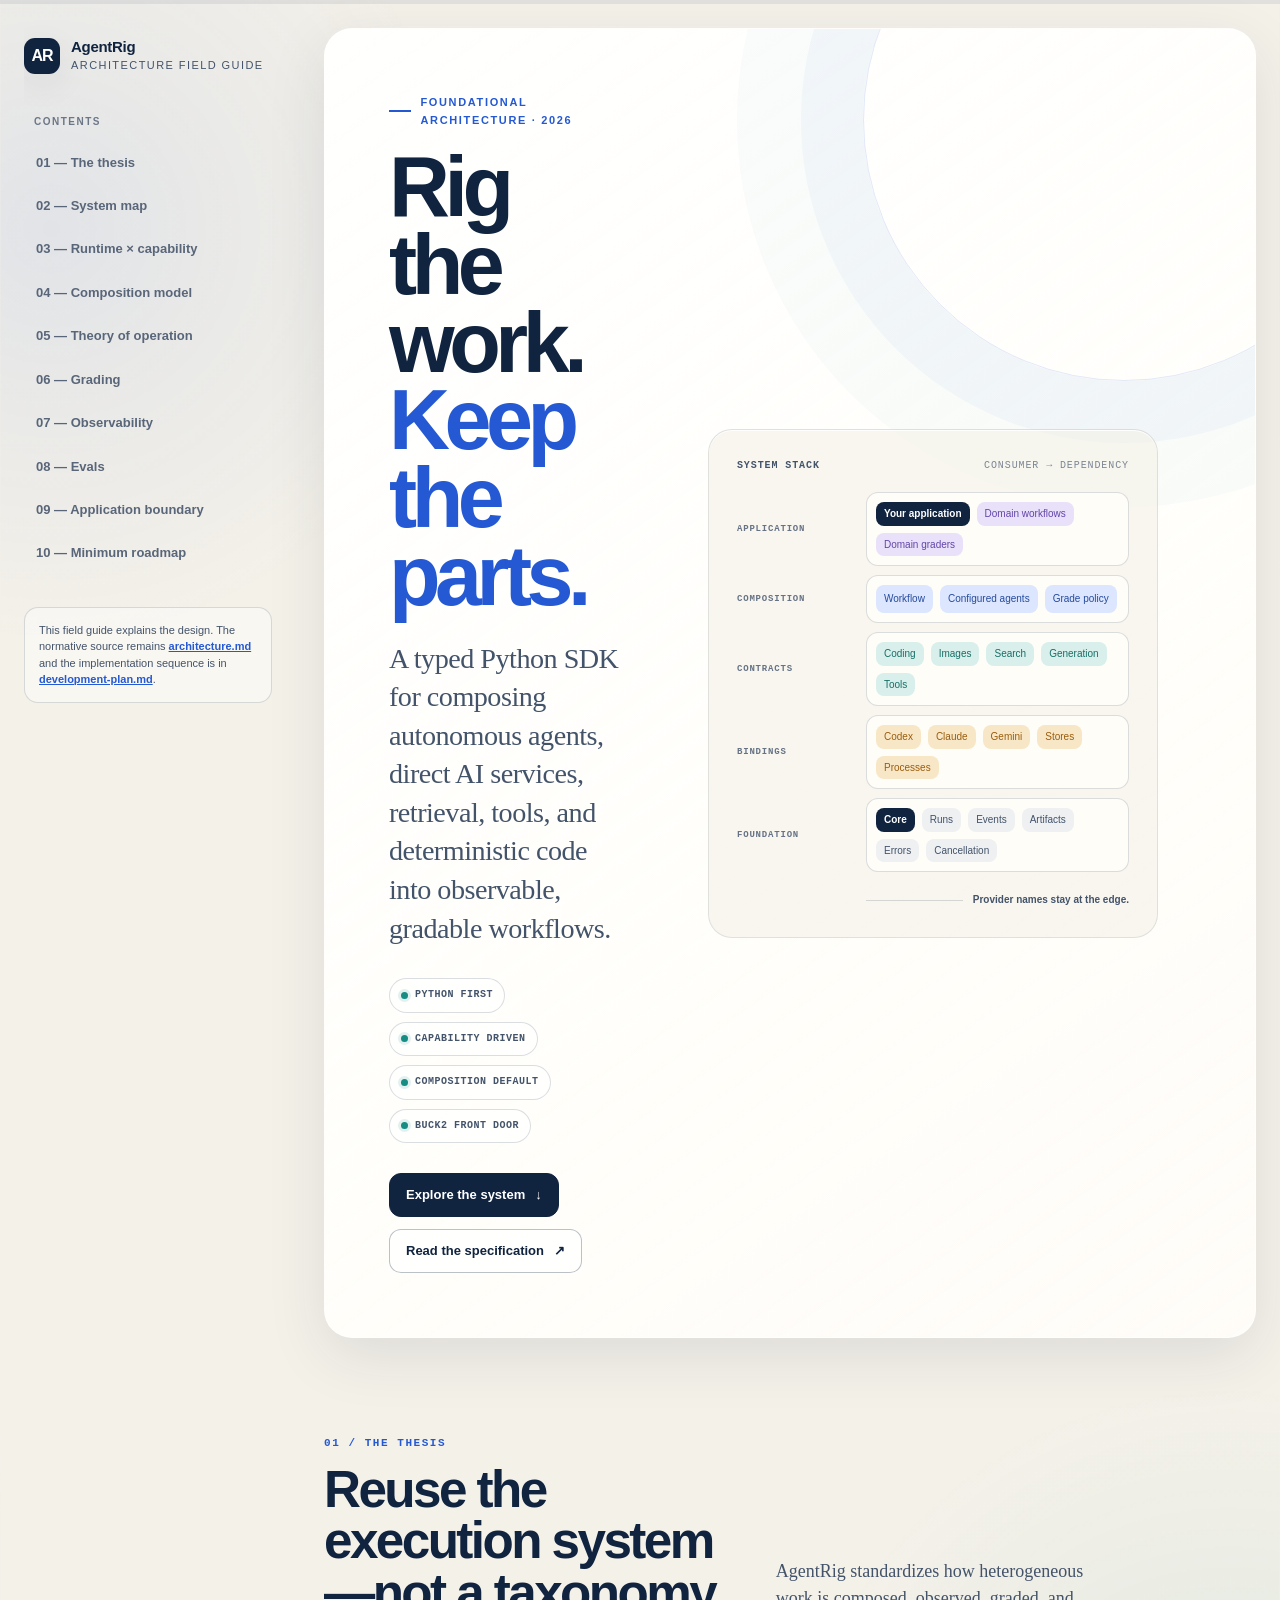
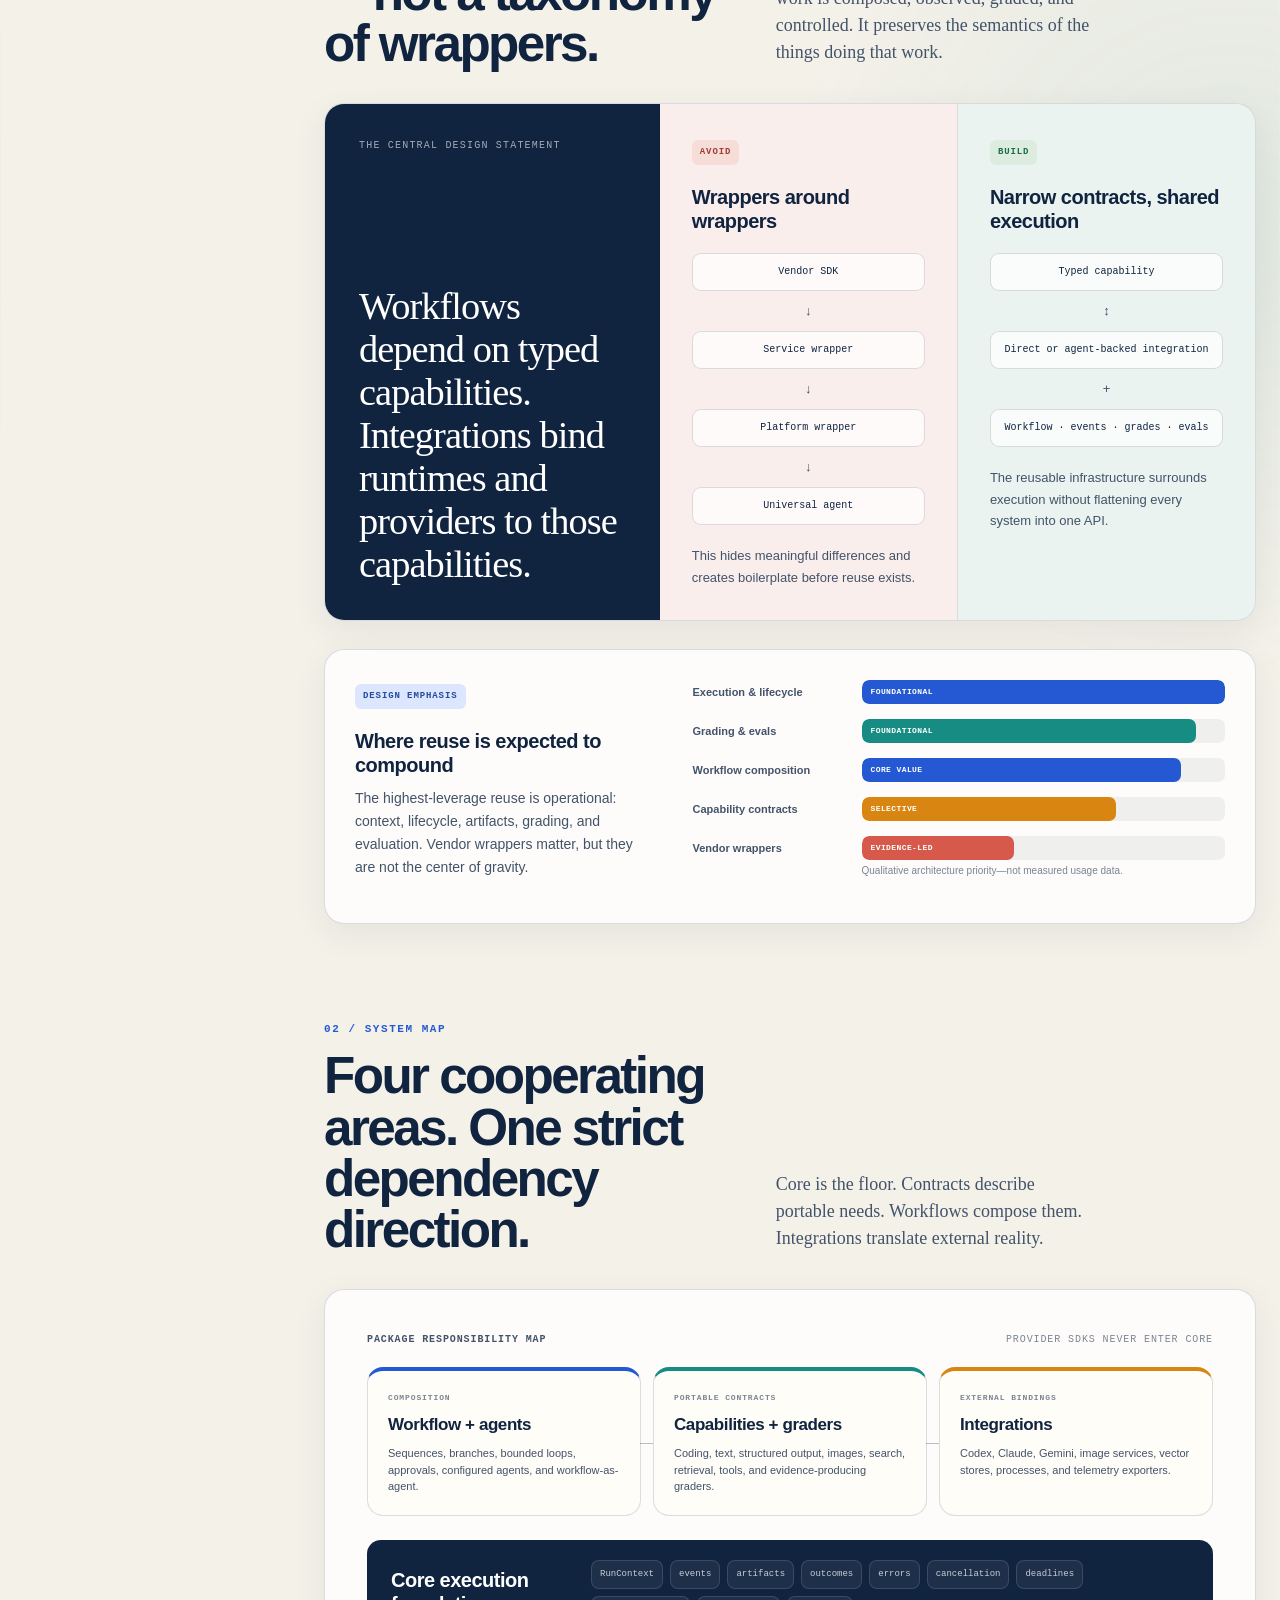
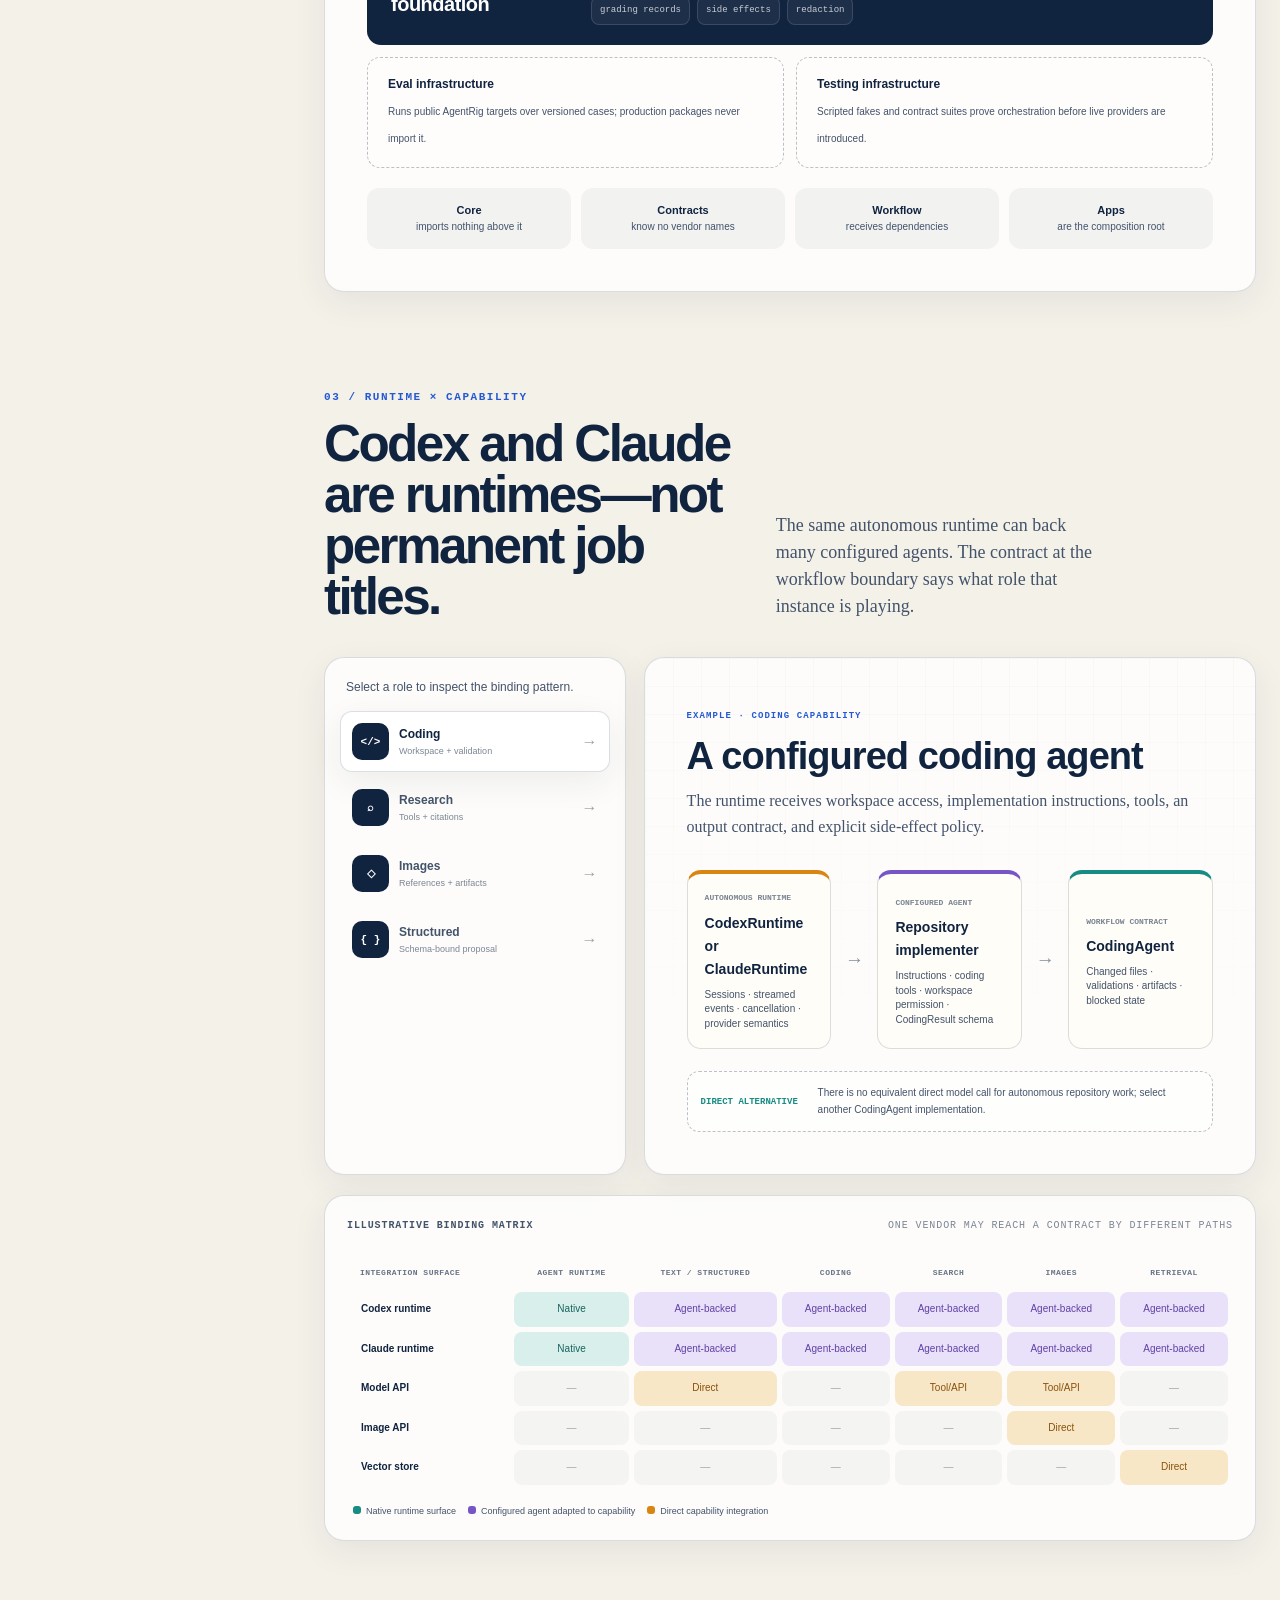
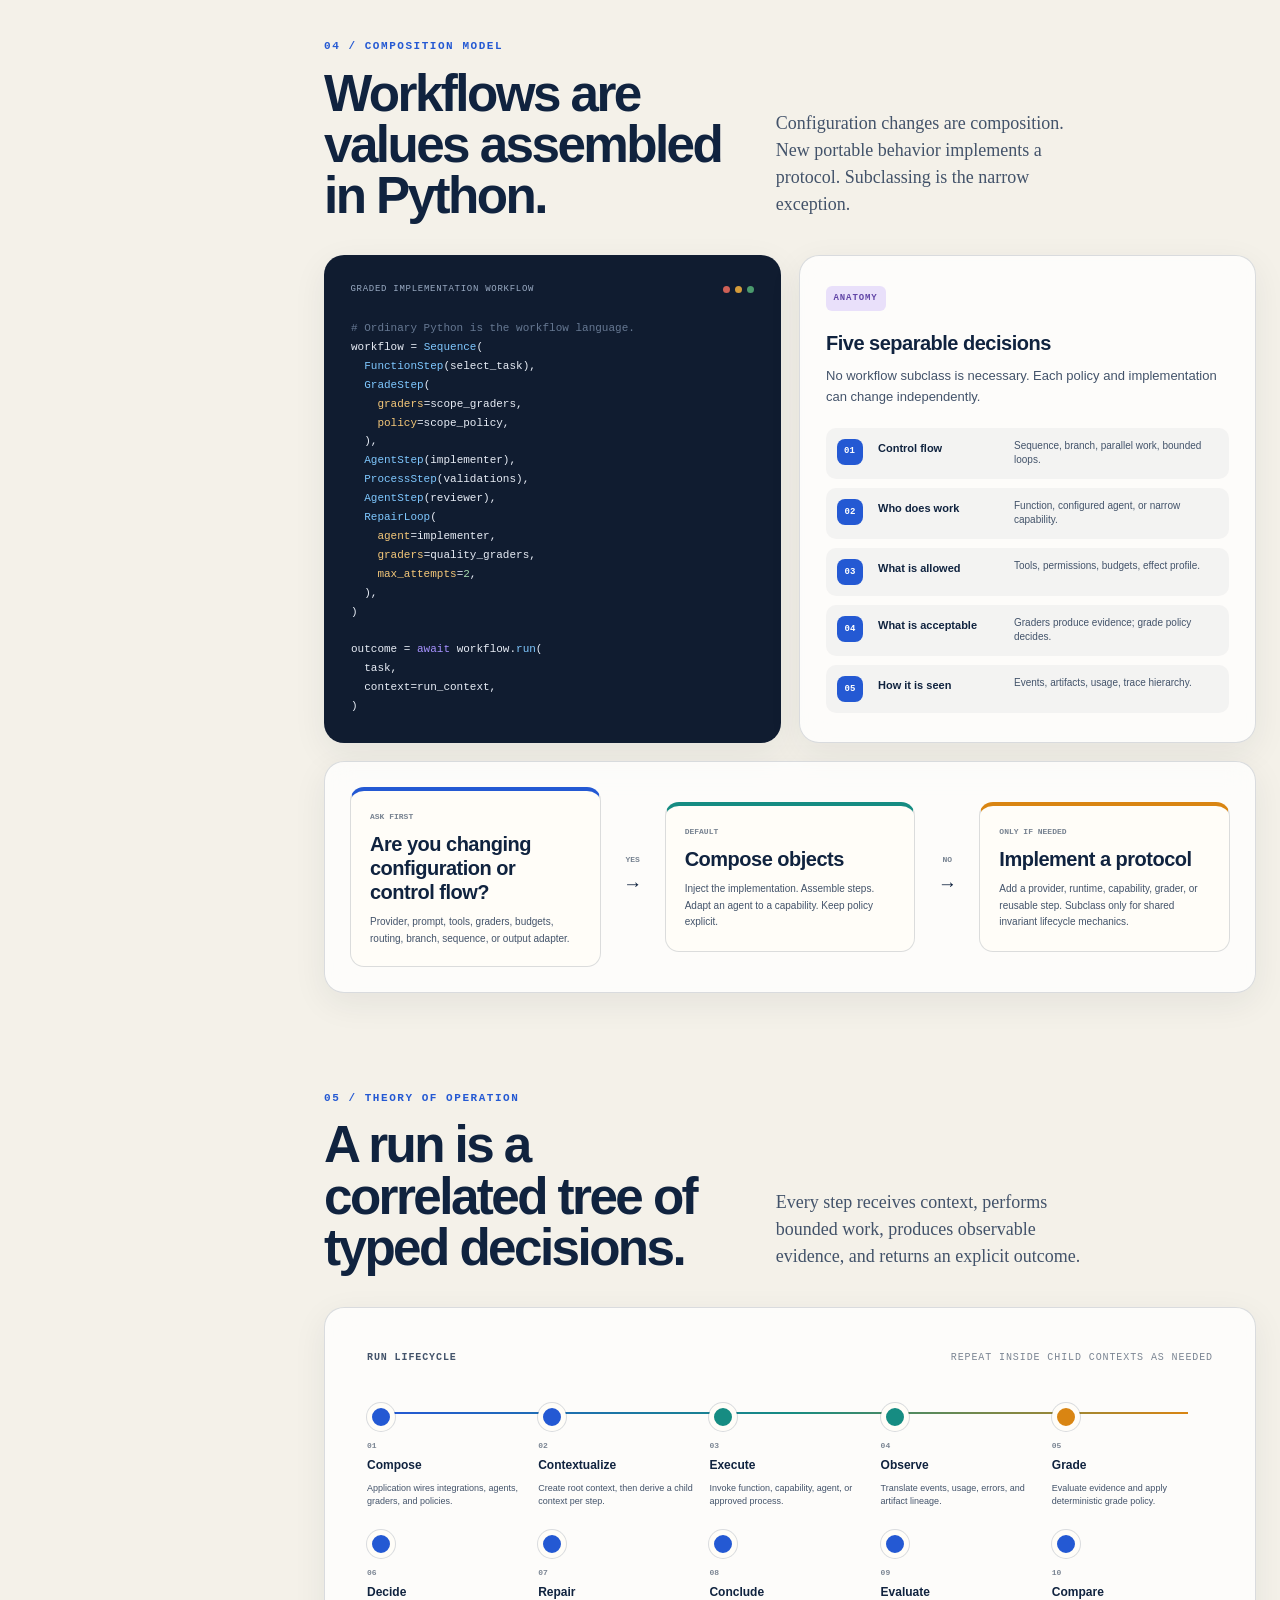
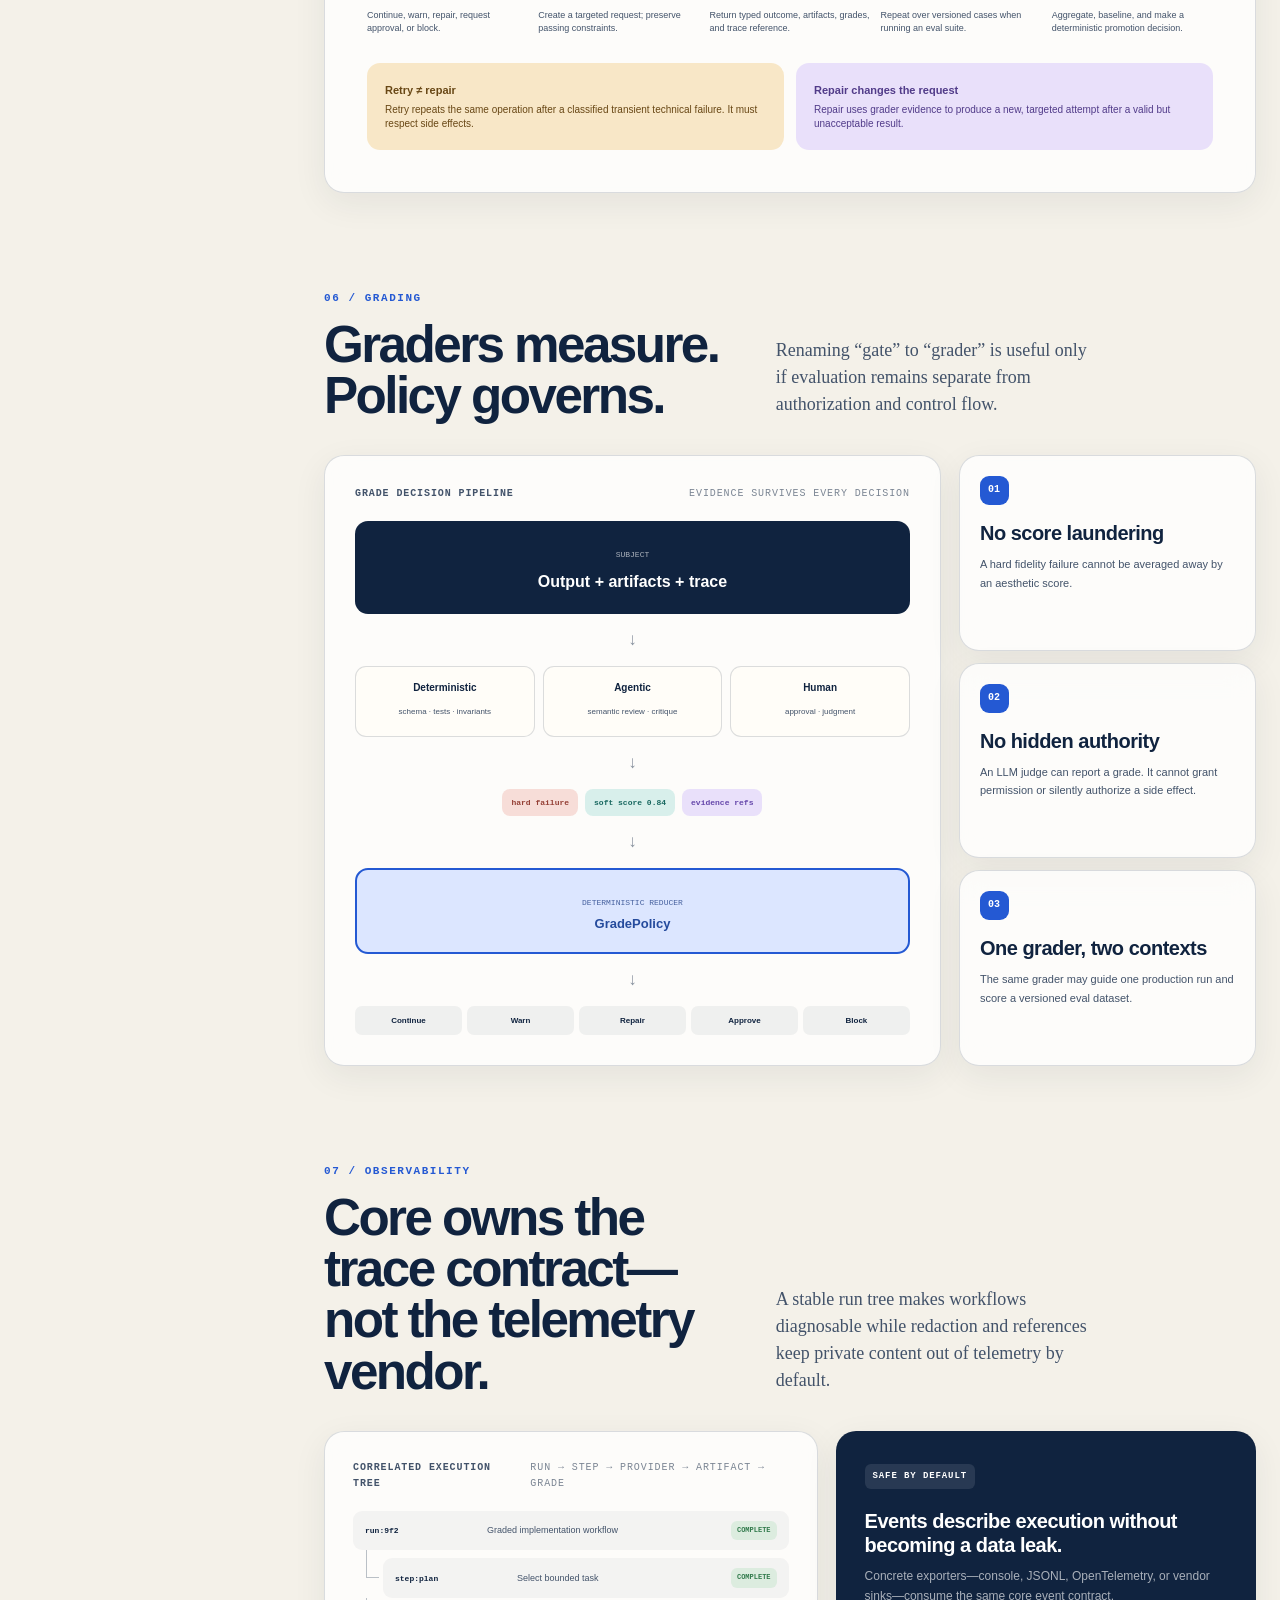
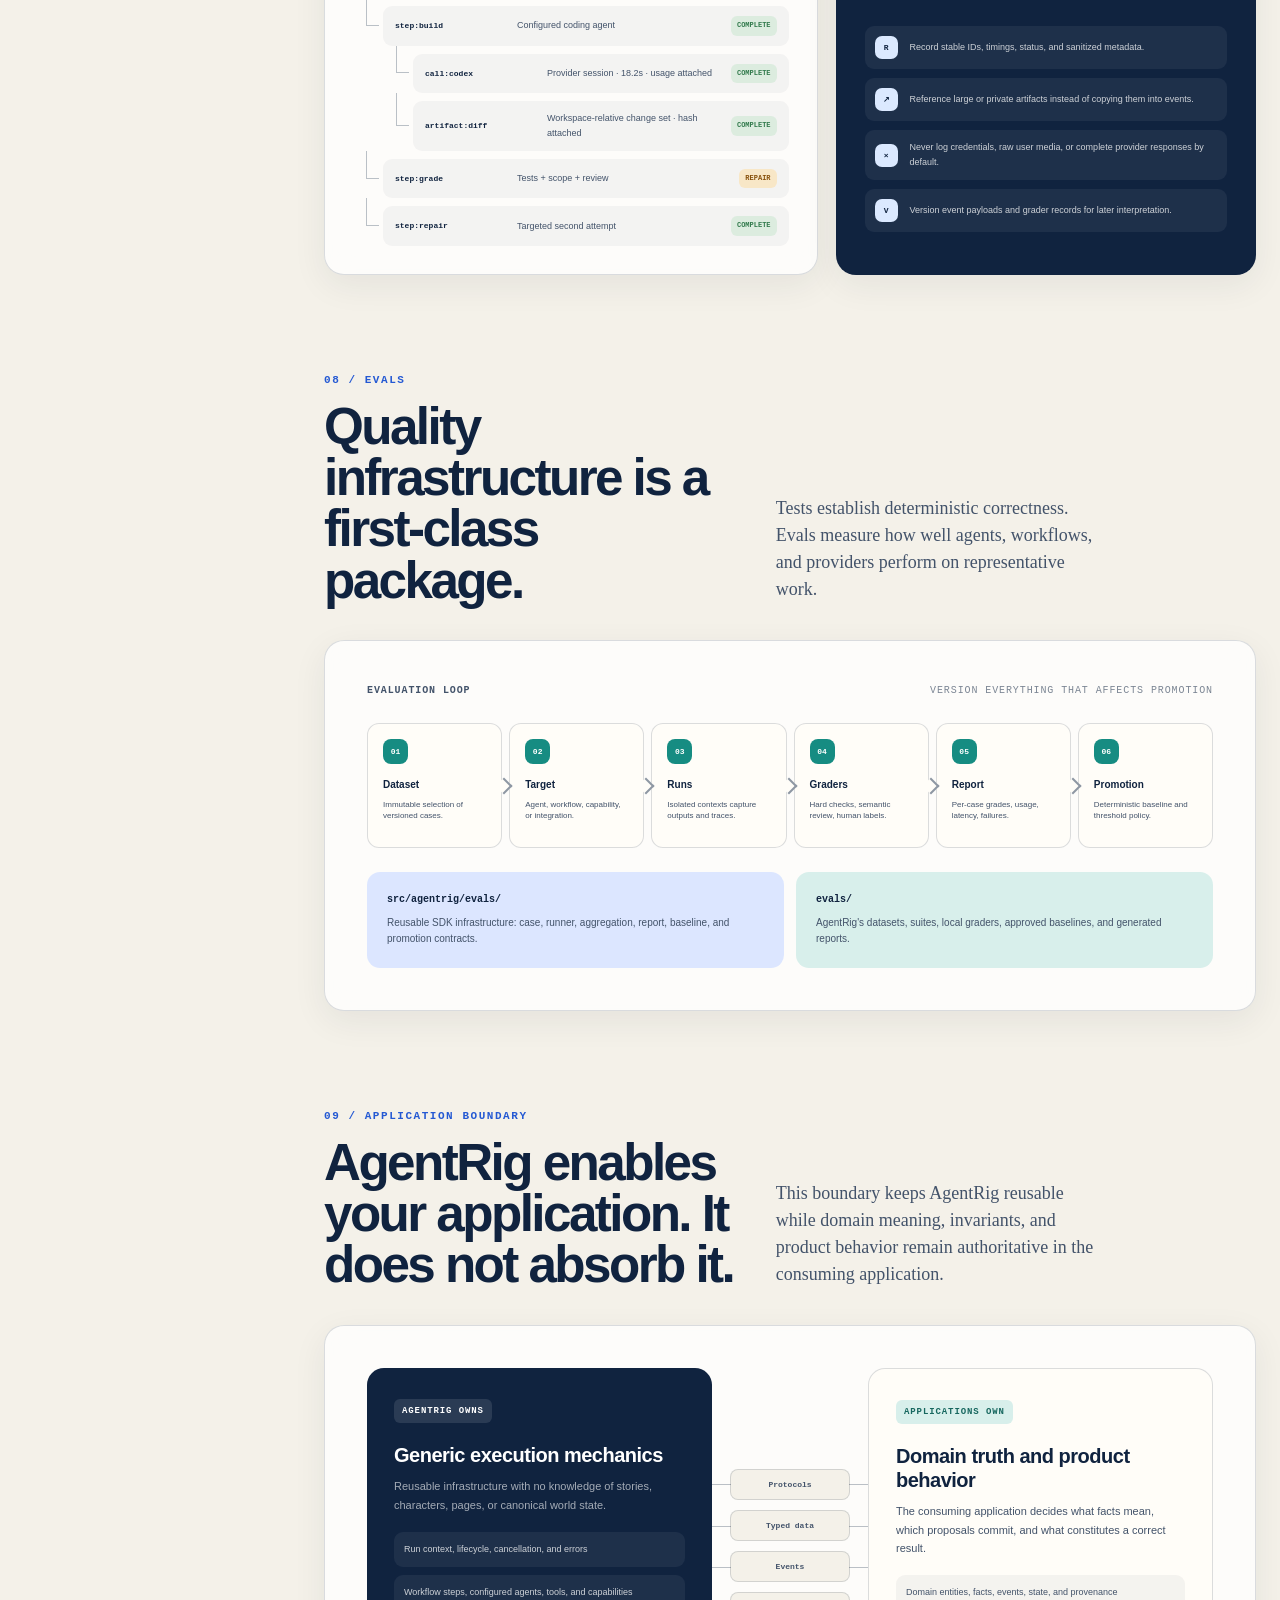
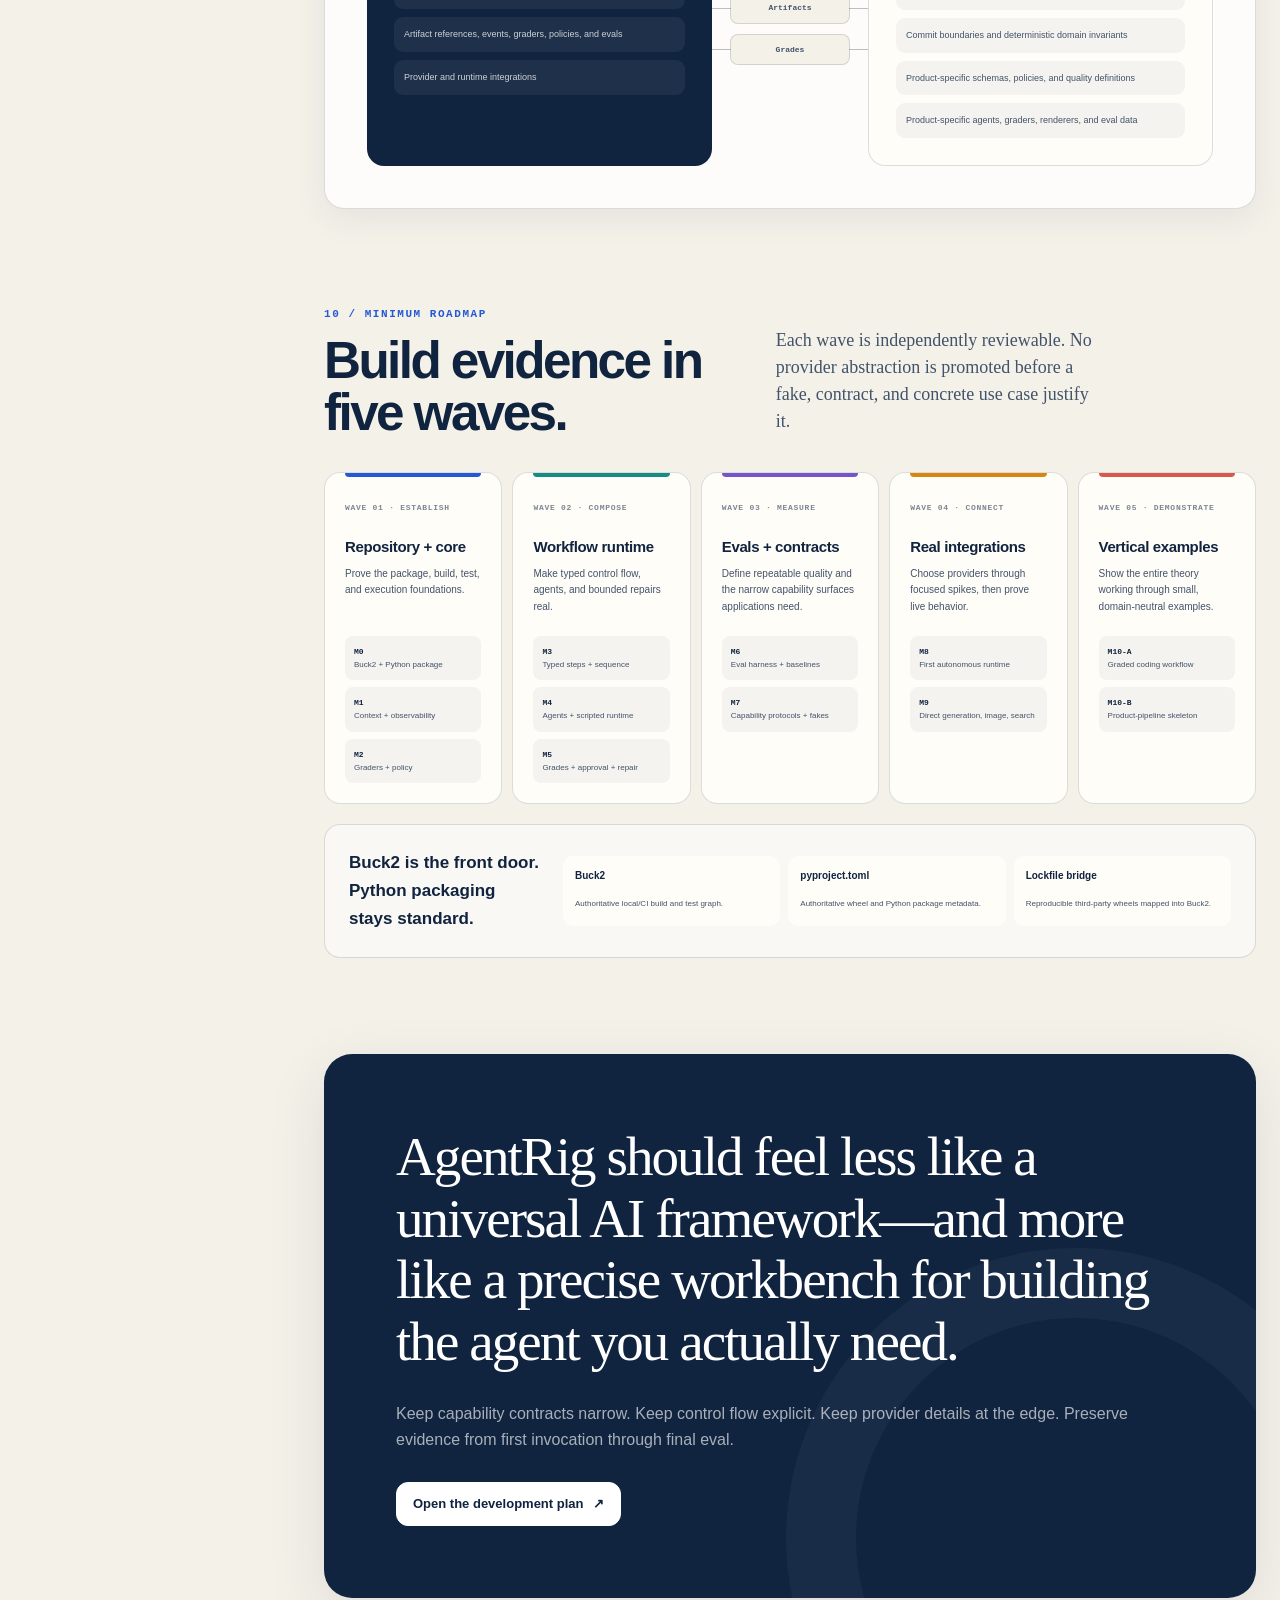
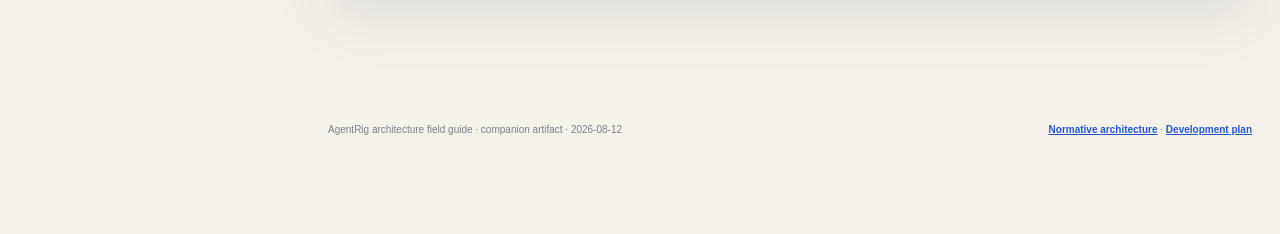
==== docs/architecture.html @ 8ba162fe "docs: define AgentRig architecture" ====
<!doctype html>
<html lang="en">
<head>
  <meta charset="utf-8">
  <meta name="viewport" content="width=device-width, initial-scale=1">
  <meta name="description" content="A visual field guide to the AgentRig foundational architecture.">
  <title>AgentRig — Architecture Field Guide</title>
  <style>
    :root {
      color-scheme: light;
      --ink: #10233f;
      --ink-soft: #43536a;
      --paper: #f4f1e9;
      --paper-deep: #ebe5d9;
      --surface: rgba(255, 255, 255, 0.76);
      --surface-solid: #fffdf8;
      --line: rgba(16, 35, 63, 0.15);
      --line-strong: rgba(16, 35, 63, 0.28);
      --blue: #2459d3;
      --blue-soft: #dce6ff;
      --teal: #168c82;
      --teal-soft: #d8efeb;
      --amber: #d98512;
      --amber-soft: #f8e7c7;
      --coral: #d7594c;
      --coral-soft: #f7ddd8;
      --violet: #7655c7;
      --violet-soft: #e9e0fa;
      --green: #327a4c;
      --green-soft: #dcecdf;
      --shadow: 0 18px 60px rgba(27, 38, 56, 0.10);
      --shadow-soft: 0 10px 34px rgba(27, 38, 56, 0.07);
      --radius-xl: 28px;
      --radius-lg: 20px;
      --radius-md: 14px;
      --sans: Inter, ui-sans-serif, -apple-system, BlinkMacSystemFont, "Segoe UI", sans-serif;
      --mono: "SFMono-Regular", Consolas, "Liberation Mono", monospace;
      --serif: Iowan Old Style, Charter, "Bitstream Charter", Georgia, serif;
    }

    * { box-sizing: border-box; }

    html {
      scroll-behavior: smooth;
      scroll-padding-top: 36px;
      background: var(--paper);
    }

    body {
      margin: 0;
      color: var(--ink);
      background:
        radial-gradient(circle at 4% 2%, rgba(36, 89, 211, 0.09), transparent 26rem),
        radial-gradient(circle at 96% 16%, rgba(22, 140, 130, 0.09), transparent 28rem),
        var(--paper);
      font-family: var(--sans);
      font-size: 16px;
      line-height: 1.65;
      text-rendering: optimizeLegibility;
    }

    a { color: inherit; }

    button,
    a { -webkit-tap-highlight-color: transparent; }

    button:focus-visible,
    a:focus-visible {
      outline: 3px solid rgba(36, 89, 211, 0.45);
      outline-offset: 3px;
    }

    .skip-link {
      position: fixed;
      z-index: 1000;
      top: 12px;
      left: 12px;
      transform: translateY(-180%);
      padding: 10px 14px;
      border-radius: 10px;
      color: white;
      background: var(--ink);
      transition: transform 160ms ease;
    }

    .skip-link:focus { transform: translateY(0); }

    .reading-progress {
      position: fixed;
      z-index: 900;
      top: 0;
      left: 0;
      width: 100%;
      height: 4px;
      background: rgba(16, 35, 63, 0.08);
    }

    .reading-progress > span {
      display: block;
      width: 0;
      height: 100%;
      background: linear-gradient(90deg, var(--blue), var(--teal));
    }

    .shell {
      display: grid;
      grid-template-columns: 248px minmax(0, 1fr);
      gap: 52px;
      width: min(1540px, calc(100% - 48px));
      margin: 0 auto;
    }

    .rail {
      position: sticky;
      top: 0;
      align-self: start;
      height: 100vh;
      padding: 38px 0 28px;
      overflow-y: auto;
    }

    .brand {
      display: flex;
      align-items: center;
      gap: 11px;
      margin-bottom: 40px;
      text-decoration: none;
    }

    .brand-mark {
      display: grid;
      place-items: center;
      width: 36px;
      height: 36px;
      border: 1px solid rgba(16, 35, 63, 0.12);
      border-radius: 11px;
      color: white;
      background: var(--ink);
      box-shadow: var(--shadow-soft);
      font-weight: 800;
      letter-spacing: -0.06em;
    }

    .brand-copy { line-height: 1.15; }
    .brand-copy strong { display: block; font-size: 15px; letter-spacing: -0.02em; }
    .brand-copy span { color: var(--ink-soft); font-size: 11px; text-transform: uppercase; letter-spacing: 0.13em; }

    .rail-label {
      margin: 0 0 12px 10px;
      color: #6b7687;
      font-size: 10px;
      font-weight: 800;
      letter-spacing: 0.15em;
      text-transform: uppercase;
    }

    .rail nav {
      display: grid;
      gap: 4px;
    }

    .rail nav a {
      position: relative;
      display: block;
      padding: 9px 12px;
      border-radius: 10px;
      color: #596679;
      font-size: 13px;
      font-weight: 650;
      text-decoration: none;
      transition: color 160ms ease, background 160ms ease, transform 160ms ease;
    }

    .rail nav a:hover {
      color: var(--ink);
      background: rgba(255, 255, 255, 0.58);
      transform: translateX(2px);
    }

    .rail nav a.active {
      color: var(--ink);
      background: white;
      box-shadow: 0 5px 20px rgba(16, 35, 63, 0.07);
    }

    .rail nav a.active::before {
      position: absolute;
      top: 9px;
      bottom: 9px;
      left: 0;
      width: 3px;
      border-radius: 4px;
      background: var(--blue);
      content: "";
    }

    .rail-note {
      margin-top: 34px;
      padding: 14px;
      border: 1px solid var(--line);
      border-radius: 14px;
      color: var(--ink-soft);
      background: rgba(255, 255, 255, 0.42);
      font-size: 11px;
      line-height: 1.5;
    }

    .rail-note a { color: var(--blue); font-weight: 700; }

    main {
      min-width: 0;
      padding: 28px 0 96px;
    }

    section {
      position: relative;
      margin: 0 0 96px;
    }

    .hero {
      min-height: calc(100vh - 56px);
      display: grid;
      align-content: center;
      padding: 64px clamp(24px, 5vw, 72px);
      border: 1px solid rgba(255, 255, 255, 0.58);
      border-radius: var(--radius-xl);
      overflow: hidden;
      background:
        linear-gradient(145deg, rgba(255, 255, 255, 0.92), rgba(255, 253, 248, 0.70)),
        var(--surface-solid);
      box-shadow: var(--shadow);
    }

    .hero::before {
      position: absolute;
      top: -170px;
      right: -130px;
      width: 520px;
      height: 520px;
      border: 1px solid rgba(36, 89, 211, 0.13);
      border-radius: 50%;
      box-shadow:
        0 0 0 62px rgba(36, 89, 211, 0.035),
        0 0 0 126px rgba(22, 140, 130, 0.025);
      content: "";
    }

    .hero-grid {
      position: relative;
      z-index: 1;
      display: grid;
      grid-template-columns: minmax(0, 0.88fr) minmax(450px, 1.12fr);
      gap: clamp(36px, 6vw, 88px);
      align-items: center;
    }

    .eyebrow {
      display: inline-flex;
      align-items: center;
      gap: 9px;
      margin: 0 0 20px;
      color: var(--blue);
      font-size: 11px;
      font-weight: 850;
      letter-spacing: 0.15em;
      text-transform: uppercase;
    }

    .eyebrow::before {
      width: 28px;
      height: 2px;
      background: currentColor;
      content: "";
    }

    h1,
    h2,
    h3,
    p { margin-top: 0; }

    h1 {
      max-width: 760px;
      margin-bottom: 24px;
      font-size: clamp(50px, 6.6vw, 100px);
      line-height: 0.92;
      letter-spacing: -0.065em;
    }

    h1 .accent { color: var(--blue); }

    .hero-lede {
      max-width: 650px;
      margin-bottom: 30px;
      color: var(--ink-soft);
      font-family: var(--serif);
      font-size: clamp(20px, 2.2vw, 29px);
      line-height: 1.37;
      letter-spacing: -0.018em;
    }

    .hero-meta {
      display: flex;
      flex-wrap: wrap;
      gap: 9px;
      margin-bottom: 30px;
    }

    .pill {
      display: inline-flex;
      align-items: center;
      gap: 7px;
      padding: 8px 11px;
      border: 1px solid var(--line);
      border-radius: 999px;
      color: var(--ink-soft);
      background: rgba(255, 255, 255, 0.66);
      font-family: var(--mono);
      font-size: 10px;
      font-weight: 700;
      letter-spacing: 0.05em;
      text-transform: uppercase;
    }

    .pill::before {
      width: 7px;
      height: 7px;
      border-radius: 50%;
      background: var(--teal);
      box-shadow: 0 0 0 3px rgba(22, 140, 130, 0.12);
      content: "";
    }

    .hero-links { display: flex; flex-wrap: wrap; gap: 12px; }

    .button-link {
      display: inline-flex;
      align-items: center;
      justify-content: center;
      gap: 10px;
      min-height: 44px;
      padding: 0 16px;
      border: 1px solid var(--line-strong);
      border-radius: 12px;
      color: var(--ink);
      background: rgba(255, 255, 255, 0.7);
      font-size: 13px;
      font-weight: 800;
      text-decoration: none;
      transition: transform 160ms ease, box-shadow 160ms ease, background 160ms ease;
    }

    .button-link.primary { color: white; border-color: var(--ink); background: var(--ink); }
    .button-link:hover { transform: translateY(-2px); box-shadow: var(--shadow-soft); }

    .hero-map {
      position: relative;
      padding: 28px;
      border: 1px solid rgba(16, 35, 63, 0.10);
      border-radius: 24px;
      background: rgba(244, 241, 233, 0.66);
      box-shadow: inset 0 1px 0 rgba(255, 255, 255, 0.95);
    }

    .map-caption,
    .diagram-caption {
      display: flex;
      justify-content: space-between;
      align-items: center;
      gap: 16px;
      margin-bottom: 18px;
      color: var(--ink-soft);
      font-family: var(--mono);
      font-size: 10px;
      font-weight: 700;
      letter-spacing: 0.09em;
      text-transform: uppercase;
    }

    .map-caption span:last-child,
    .diagram-caption span:last-child { color: #7b8593; font-weight: 500; }

    .stack-map {
      display: grid;
      gap: 9px;
    }

    .stack-layer {
      position: relative;
      display: grid;
      grid-template-columns: 116px 1fr;
      gap: 13px;
      align-items: stretch;
    }

    .layer-name {
      display: grid;
      place-content: center start;
      padding: 11px 0;
      color: #667285;
      font-family: var(--mono);
      font-size: 9px;
      font-weight: 800;
      letter-spacing: 0.09em;
      text-transform: uppercase;
    }

    .layer-content {
      display: flex;
      flex-wrap: wrap;
      gap: 7px;
      min-height: 48px;
      padding: 9px;
      border: 1px solid var(--line);
      border-radius: 12px;
      background: var(--surface-solid);
    }

    .layer-content strong,
    .layer-content span {
      display: inline-flex;
      align-items: center;
      padding: 6px 8px;
      border-radius: 8px;
      font-size: 10px;
      line-height: 1.15;
    }

    .layer-content strong { color: white; background: var(--ink); }
    .layer-content span { color: var(--ink-soft); background: #eef0f2; }
    .layer-content.blue span { background: var(--blue-soft); color: #254b9d; }
    .layer-content.teal span { background: var(--teal-soft); color: #186e67; }
    .layer-content.violet span { background: var(--violet-soft); color: #6246a7; }
    .layer-content.amber span { background: var(--amber-soft); color: #9a5c0c; }

    .map-rule {
      display: flex;
      align-items: center;
      gap: 10px;
      margin: 20px 0 0 129px;
      color: var(--ink-soft);
      font-size: 10px;
      font-weight: 700;
    }

    .map-rule::before {
      flex: 1;
      height: 1px;
      background: var(--line);
      content: "";
    }

    .section-head {
      display: grid;
      grid-template-columns: minmax(0, 0.72fr) minmax(320px, 0.28fr);
      gap: 40px;
      align-items: end;
      margin-bottom: 34px;
    }

    .section-number {
      display: block;
      margin-bottom: 12px;
      color: var(--blue);
      font-family: var(--mono);
      font-size: 11px;
      font-weight: 800;
      letter-spacing: 0.14em;
    }

    h2 {
      margin-bottom: 0;
      font-size: clamp(36px, 4vw, 64px);
      line-height: 1;
      letter-spacing: -0.05em;
    }

    .section-intro {
      margin-bottom: 3px;
      color: var(--ink-soft);
      font-family: var(--serif);
      font-size: 18px;
      line-height: 1.5;
    }

    h3 {
      margin-bottom: 10px;
      font-size: 20px;
      line-height: 1.2;
      letter-spacing: -0.025em;
    }

    .card {
      border: 1px solid var(--line);
      border-radius: var(--radius-lg);
      background: var(--surface);
      box-shadow: var(--shadow-soft);
      backdrop-filter: blur(14px);
    }

    .thesis {
      display: grid;
      grid-template-columns: 0.72fr 1.28fr;
      min-height: 330px;
      overflow: hidden;
    }

    .thesis-title {
      display: grid;
      align-content: space-between;
      padding: 34px;
      color: white;
      background: var(--ink);
    }

    .thesis-title p {
      margin-bottom: 0;
      color: rgba(255, 255, 255, 0.62);
      font-family: var(--mono);
      font-size: 10px;
      letter-spacing: 0.12em;
      text-transform: uppercase;
    }

    .thesis-title blockquote {
      margin: 0;
      font-family: var(--serif);
      font-size: clamp(25px, 3vw, 42px);
      line-height: 1.12;
      letter-spacing: -0.025em;
    }

    .thesis-body {
      display: grid;
      grid-template-columns: 1fr 1fr;
      gap: 1px;
      background: var(--line);
    }

    .thesis-half {
      padding: 32px;
      background: var(--surface-solid);
    }

    .thesis-half.wrong { background: #f9eeeb; }
    .thesis-half.right { background: #eaf3f0; }

    .micro-label {
      display: inline-flex;
      margin-bottom: 20px;
      padding: 5px 8px;
      border-radius: 6px;
      font-family: var(--mono);
      font-size: 9px;
      font-weight: 800;
      letter-spacing: 0.1em;
      text-transform: uppercase;
    }

    .wrong .micro-label { color: #9d3f35; background: var(--coral-soft); }
    .right .micro-label { color: #1e6c4a; background: var(--green-soft); }

    .mini-stack {
      display: grid;
      gap: 9px;
      margin: 20px 0;
    }

    .mini-stack span {
      display: block;
      padding: 10px 12px;
      border: 1px solid var(--line);
      border-radius: 9px;
      background: rgba(255, 255, 255, 0.7);
      font-family: var(--mono);
      font-size: 10px;
      text-align: center;
    }

    .mini-stack i {
      color: var(--ink-soft);
      font-size: 13px;
      font-style: normal;
      text-align: center;
    }

    .note {
      margin: 0;
      color: var(--ink-soft);
      font-size: 13px;
    }

    .reuse-chart {
      display: grid;
      grid-template-columns: 0.72fr 1.28fr;
      gap: 38px;
      margin-top: 28px;
      padding: 30px;
    }

    .reuse-copy p { color: var(--ink-soft); font-size: 14px; }

    .bars {
      display: grid;
      gap: 15px;
      align-content: center;
    }

    .bar-row {
      display: grid;
      grid-template-columns: 155px 1fr;
      gap: 14px;
      align-items: center;
    }

    .bar-row label { color: var(--ink-soft); font-size: 11px; font-weight: 750; }

    .bar-track {
      position: relative;
      height: 24px;
      border-radius: 7px;
      background: rgba(16, 35, 63, 0.06);
      overflow: hidden;
    }

    .bar-fill {
      display: flex;
      align-items: center;
      height: 100%;
      padding-left: 9px;
      border-radius: inherit;
      color: white;
      background: var(--blue);
      font-family: var(--mono);
      font-size: 8px;
      font-weight: 800;
      letter-spacing: 0.05em;
      text-transform: uppercase;
    }

    .bar-fill.teal { background: var(--teal); }
    .bar-fill.amber { background: var(--amber); }
    .bar-fill.coral { background: var(--coral); }
    .bar-footnote { margin: 3px 0 0 169px; color: #7a8493; font-size: 10px; }

    .architecture-board {
      padding: clamp(22px, 4vw, 42px);
      overflow: hidden;
    }

    .dependency-grid {
      position: relative;
      display: grid;
      grid-template-columns: repeat(12, 1fr);
      gap: 12px;
    }

    .arch-node {
      position: relative;
      min-height: 126px;
      padding: 20px;
      border: 1px solid var(--line);
      border-radius: 16px;
      background: var(--surface-solid);
    }

    .arch-node::after {
      position: absolute;
      top: 50%;
      right: -13px;
      z-index: 3;
      width: 13px;
      height: 1px;
      background: var(--line-strong);
      content: "";
    }

    .arch-node:last-child::after,
    .arch-node.no-arrow::after { display: none; }

    .arch-node small {
      display: block;
      margin-bottom: 11px;
      color: #7b8593;
      font-family: var(--mono);
      font-size: 8px;
      font-weight: 800;
      letter-spacing: 0.11em;
      text-transform: uppercase;
    }

    .arch-node h3 { font-size: 17px; }
    .arch-node p { margin: 0; color: var(--ink-soft); font-size: 11px; line-height: 1.5; }
    .arch-node.workflow { grid-column: span 4; border-top: 4px solid var(--blue); }
    .arch-node.contracts { grid-column: span 4; border-top: 4px solid var(--teal); }
    .arch-node.integrations { grid-column: span 4; border-top: 4px solid var(--amber); }

    .core-foundation {
      grid-column: 1 / -1;
      display: grid;
      grid-template-columns: 180px 1fr;
      gap: 20px;
      align-items: center;
      margin-top: 12px;
      padding: 20px 24px;
      border-radius: 14px;
      color: white;
      background: var(--ink);
    }

    .core-foundation h3 { margin: 0; }
    .core-tokens { display: flex; flex-wrap: wrap; gap: 7px; }
    .core-tokens span {
      padding: 6px 8px;
      border: 1px solid rgba(255, 255, 255, 0.13);
      border-radius: 8px;
      color: rgba(255, 255, 255, 0.76);
      background: rgba(255, 255, 255, 0.06);
      font-family: var(--mono);
      font-size: 9px;
    }

    .sidecars {
      grid-column: 1 / -1;
      display: grid;
      grid-template-columns: 1fr 1fr;
      gap: 12px;
    }

    .sidecar {
      padding: 17px 20px;
      border: 1px dashed var(--line-strong);
      border-radius: 13px;
      background: rgba(255, 255, 255, 0.38);
    }

    .sidecar strong { display: block; margin-bottom: 3px; font-size: 12px; }
    .sidecar span { color: var(--ink-soft); font-size: 10px; }

    .rule-strip {
      display: grid;
      grid-template-columns: repeat(4, 1fr);
      gap: 10px;
      margin-top: 20px;
    }

    .rule-chip {
      padding: 13px;
      border-radius: 12px;
      color: var(--ink-soft);
      background: rgba(16, 35, 63, 0.045);
      font-size: 10px;
      text-align: center;
    }

    .rule-chip strong { display: block; color: var(--ink); font-size: 11px; }

    .roles-layout {
      display: grid;
      grid-template-columns: minmax(260px, 0.33fr) minmax(0, 0.67fr);
      gap: 18px;
    }

    .role-tabs {
      padding: 15px;
    }

    .role-tabs p {
      margin: 5px 6px 14px;
      color: var(--ink-soft);
      font-size: 12px;
    }

    .role-tab {
      width: 100%;
      display: grid;
      grid-template-columns: 37px 1fr auto;
      gap: 10px;
      align-items: center;
      margin: 5px 0;
      padding: 11px;
      border: 1px solid transparent;
      border-radius: 12px;
      color: var(--ink-soft);
      background: transparent;
      font: inherit;
      text-align: left;
      cursor: pointer;
      transition: border 160ms ease, background 160ms ease, color 160ms ease;
    }

    .role-tab:hover { background: rgba(16, 35, 63, 0.04); }
    .role-tab.active { color: var(--ink); border-color: var(--line); background: white; box-shadow: var(--shadow-soft); }
    .role-icon {
      display: grid;
      place-items: center;
      width: 37px;
      height: 37px;
      border-radius: 10px;
      color: white;
      background: var(--ink);
      font-family: var(--mono);
      font-size: 11px;
      font-weight: 800;
    }
    .role-tab strong { display: block; font-size: 12px; }
    .role-tab small { display: block; color: #7c8694; font-size: 9px; }
    .role-tab > span:last-child { color: #99a0aa; }

    .role-stage {
      position: relative;
      min-height: 472px;
      padding: clamp(22px, 4vw, 42px);
      overflow: hidden;
    }

    .role-stage::before {
      position: absolute;
      inset: 0;
      opacity: 0.28;
      background-image:
        linear-gradient(rgba(16, 35, 63, 0.07) 1px, transparent 1px),
        linear-gradient(90deg, rgba(16, 35, 63, 0.07) 1px, transparent 1px);
      background-size: 28px 28px;
      content: "";
      mask-image: linear-gradient(to bottom, black, transparent 82%);
    }

    .role-scene { position: relative; z-index: 1; }
    .role-kicker { color: var(--blue); font-family: var(--mono); font-size: 9px; font-weight: 800; letter-spacing: 0.12em; text-transform: uppercase; }
    .role-scene h3 { margin: 8px 0 8px; font-size: clamp(25px, 3vw, 38px); }
    .role-scene > p { max-width: 650px; color: var(--ink-soft); font-family: var(--serif); font-size: 16px; }

    .role-flow {
      display: grid;
      grid-template-columns: 1fr 32px 1fr 32px 1fr;
      gap: 7px;
      align-items: stretch;
      margin: 30px 0 22px;
    }

    .role-box {
      display: grid;
      align-content: center;
      min-height: 138px;
      padding: 17px;
      border: 1px solid var(--line);
      border-radius: 14px;
      background: rgba(255, 253, 248, 0.93);
    }

    .role-box.runtime { border-top: 4px solid var(--amber); }
    .role-box.agent { border-top: 4px solid var(--violet); }
    .role-box.capability { border-top: 4px solid var(--teal); }
    .role-box small { color: #7a8492; font-family: var(--mono); font-size: 8px; font-weight: 800; text-transform: uppercase; }
    .role-box strong { display: block; margin: 7px 0; font-size: 14px; }
    .role-box span { color: var(--ink-soft); font-size: 10px; line-height: 1.45; }
    .role-arrow { display: grid; place-items: center; color: #87909d; font-size: 19px; }

    .direct-path {
      display: grid;
      grid-template-columns: 105px 1fr;
      gap: 12px;
      align-items: center;
      padding: 13px;
      border: 1px dashed var(--line-strong);
      border-radius: 12px;
      background: rgba(255, 255, 255, 0.54);
    }

    .direct-path strong { color: var(--teal); font-family: var(--mono); font-size: 9px; text-transform: uppercase; }
    .direct-path span { color: var(--ink-soft); font-size: 10px; }

    .matrix-wrap {
      margin-top: 20px;
      padding: 22px;
      overflow-x: auto;
    }

    .matrix {
      width: 100%;
      min-width: 760px;
      border-collapse: separate;
      border-spacing: 5px;
      font-size: 10px;
    }

    .matrix th {
      padding: 8px;
      color: #687486;
      font-family: var(--mono);
      font-size: 8px;
      letter-spacing: 0.06em;
      text-align: center;
      text-transform: uppercase;
    }

    .matrix th:first-child { text-align: left; }
    .matrix td { padding: 9px; border-radius: 8px; text-align: center; }
    .matrix td:first-child { color: var(--ink); background: transparent; font-weight: 750; text-align: left; }
    .matrix .native { color: #17645d; background: var(--teal-soft); }
    .matrix .agent-backed { color: #6042a5; background: var(--violet-soft); }
    .matrix .direct { color: #89520b; background: var(--amber-soft); }
    .matrix .none { color: #a1a6ad; background: rgba(16, 35, 63, 0.035); }

    .matrix-legend { display: flex; flex-wrap: wrap; gap: 12px; margin: 14px 6px 0; color: var(--ink-soft); font-size: 9px; }
    .matrix-legend span::before { display: inline-block; width: 8px; height: 8px; margin-right: 5px; border-radius: 3px; content: ""; }
    .matrix-legend .l-native::before { background: var(--teal); }
    .matrix-legend .l-agent::before { background: var(--violet); }
    .matrix-legend .l-direct::before { background: var(--amber); }

    .composition-grid {
      display: grid;
      grid-template-columns: 1fr 1fr;
      gap: 18px;
    }

    .code-card {
      padding: 26px;
      color: #e8edf6;
      background: #101c30;
    }

    .code-card header {
      display: flex;
      justify-content: space-between;
      align-items: center;
      margin-bottom: 22px;
      color: #9aabc3;
      font-family: var(--mono);
      font-size: 9px;
      letter-spacing: 0.08em;
      text-transform: uppercase;
    }

    .window-dots { display: flex; gap: 5px; }
    .window-dots i { width: 7px; height: 7px; border-radius: 50%; background: #526078; }
    .window-dots i:first-child { background: #cf6056; }
    .window-dots i:nth-child(2) { background: #d49b3a; }
    .window-dots i:nth-child(3) { background: #4b9a6d; }

    pre {
      margin: 0;
      overflow-x: auto;
      font-family: var(--mono);
      font-size: 11px;
      line-height: 1.72;
      tab-size: 2;
    }

    .kw { color: #a792ff; }
    .fn { color: #7fc8ff; }
    .str { color: #a6dbad; }
    .arg { color: #f5c879; }
    .cm { color: #667892; }

    .anatomy-card { padding: 26px; }
    .anatomy-card > p { color: var(--ink-soft); font-size: 13px; }

    .anatomy-list { display: grid; gap: 9px; margin-top: 20px; }
    .anatomy-item {
      display: grid;
      grid-template-columns: 30px 125px 1fr;
      gap: 11px;
      align-items: start;
      padding: 11px;
      border-radius: 10px;
      background: rgba(16, 35, 63, 0.038);
    }
    .anatomy-item b { display: grid; place-items: center; width: 26px; height: 26px; border-radius: 8px; color: white; background: var(--blue); font-family: var(--mono); font-size: 9px; }
    .anatomy-item strong { font-size: 11px; }
    .anatomy-item span { color: var(--ink-soft); font-size: 10px; line-height: 1.45; }

    .decision-board {
      display: grid;
      grid-template-columns: 1fr 48px 1fr 48px 1fr;
      gap: 8px;
      align-items: center;
      margin-top: 18px;
      padding: 25px;
    }

    .decision-node {
      min-height: 150px;
      padding: 19px;
      border: 1px solid var(--line);
      border-radius: 14px;
      background: var(--surface-solid);
    }

    .decision-node.question { border-top: 4px solid var(--blue); }
    .decision-node.compose { border-top: 4px solid var(--teal); }
    .decision-node.extend { border-top: 4px solid var(--amber); }
    .decision-node small { display: block; margin-bottom: 9px; color: #788391; font-family: var(--mono); font-size: 8px; font-weight: 800; text-transform: uppercase; }
    .decision-node p { margin: 0; color: var(--ink-soft); font-size: 10px; }
    .decision-arrow { display: grid; gap: 3px; place-items: center; color: #788391; font-family: var(--mono); font-size: 8px; font-weight: 800; text-transform: uppercase; }
    .decision-arrow b { color: var(--ink); font-size: 19px; }

    .operation-card { padding: clamp(22px, 4vw, 42px); }

    .timeline {
      position: relative;
      display: grid;
      grid-template-columns: repeat(5, 1fr);
      gap: 10px;
      margin-top: 24px;
    }

    .timeline::before {
      position: absolute;
      top: 21px;
      left: 3%;
      right: 3%;
      height: 2px;
      background: linear-gradient(90deg, var(--blue), var(--teal), var(--amber));
      content: "";
    }

    .phase {
      position: relative;
      z-index: 1;
      padding-top: 48px;
    }

    .phase::before {
      position: absolute;
      top: 12px;
      left: 0;
      width: 18px;
      height: 18px;
      border: 5px solid var(--surface-solid);
      border-radius: 50%;
      background: var(--blue);
      box-shadow: 0 0 0 1px var(--line);
      content: "";
    }

    .phase:nth-child(3)::before,
    .phase:nth-child(4)::before { background: var(--teal); }
    .phase:nth-child(5)::before { background: var(--amber); }
    .phase small { display: block; color: #7b8593; font-family: var(--mono); font-size: 8px; font-weight: 800; }
    .phase strong { display: block; margin: 4px 0 6px; font-size: 12px; }
    .phase span { display: block; max-width: 165px; color: var(--ink-soft); font-size: 9px; line-height: 1.45; }

    .retry-compare {
      display: grid;
      grid-template-columns: 1fr 1fr;
      gap: 12px;
      margin-top: 28px;
    }

    .compare-box { padding: 18px; border-radius: 13px; }
    .compare-box.retry { color: #684715; background: var(--amber-soft); }
    .compare-box.repair { color: #513b89; background: var(--violet-soft); }
    .compare-box strong { display: block; margin-bottom: 4px; font-size: 11px; }
    .compare-box span { display: block; font-size: 10px; line-height: 1.45; }

    .grading-layout {
      display: grid;
      grid-template-columns: 1.35fr 0.65fr;
      gap: 18px;
    }

    .grade-flow { padding: 30px; }
    .grade-chain { display: grid; gap: 12px; }

    .grade-subject {
      padding: 18px;
      border-radius: 13px;
      color: white;
      background: var(--ink);
      text-align: center;
    }
    .grade-subject small { color: rgba(255, 255, 255, 0.65); font-family: var(--mono); font-size: 8px; text-transform: uppercase; }
    .grade-subject strong { display: block; margin-top: 4px; }

    .grade-arrow { color: #8b94a0; font-size: 17px; text-align: center; }
    .grader-bank { display: grid; grid-template-columns: repeat(3, 1fr); gap: 8px; }
    .grader {
      padding: 13px 8px;
      border: 1px solid var(--line);
      border-radius: 11px;
      background: var(--surface-solid);
      text-align: center;
    }
    .grader b { display: block; font-size: 10px; }
    .grader span { color: var(--ink-soft); font-size: 8px; }

    .grade-records { display: flex; flex-wrap: wrap; justify-content: center; gap: 7px; }
    .grade-records span { padding: 7px 9px; border-radius: 8px; font-family: var(--mono); font-size: 8px; font-weight: 800; }
    .grade-records .hard { color: #943f35; background: var(--coral-soft); }
    .grade-records .soft { color: #17675f; background: var(--teal-soft); }
    .grade-records .evidence { color: #6546aa; background: var(--violet-soft); }

    .policy-box { padding: 17px; border: 2px solid var(--blue); border-radius: 13px; background: var(--blue-soft); text-align: center; }
    .policy-box small { color: #45609e; font-family: var(--mono); font-size: 8px; text-transform: uppercase; }
    .policy-box strong { display: block; color: #254b9d; font-size: 13px; }

    .decision-outcomes { display: grid; grid-template-columns: repeat(5, 1fr); gap: 5px; }
    .decision-outcomes span { padding: 8px 4px; border-radius: 7px; background: rgba(16, 35, 63, 0.055); font-size: 8px; font-weight: 800; text-align: center; }

    .grade-principles { display: grid; gap: 12px; }
    .principle-card { padding: 20px; }
    .principle-card b { display: grid; place-items: center; width: 29px; height: 29px; margin-bottom: 16px; border-radius: 9px; color: white; background: var(--blue); font-family: var(--mono); font-size: 10px; }
    .principle-card p { margin: 0; color: var(--ink-soft); font-size: 11px; }

    .observability-grid {
      display: grid;
      grid-template-columns: 1.08fr 0.92fr;
      gap: 18px;
    }

    .trace-card { padding: 28px; }
    .trace-tree { display: grid; gap: 8px; margin-top: 18px; }
    .trace-row { position: relative; display: grid; grid-template-columns: 110px 1fr auto; gap: 12px; align-items: center; padding: 10px 12px; border-radius: 9px; background: rgba(16, 35, 63, 0.04); }
    .trace-row.child { margin-left: 30px; }
    .trace-row.grandchild { margin-left: 60px; }
    .trace-row.child::before,
    .trace-row.grandchild::before { position: absolute; top: -8px; bottom: 50%; left: -17px; width: 12px; border-bottom: 1px solid var(--line-strong); border-left: 1px solid var(--line-strong); content: ""; }
    .trace-row code { font-family: var(--mono); font-size: 8px; font-weight: 800; }
    .trace-row span { color: var(--ink-soft); font-size: 9px; }
    .trace-row em { padding: 4px 6px; border-radius: 6px; color: var(--green); background: var(--green-soft); font-family: var(--mono); font-size: 7px; font-style: normal; font-weight: 800; text-transform: uppercase; }
    .trace-row em.warn { color: #87500b; background: var(--amber-soft); }

    .privacy-card { padding: 28px; color: white; background: var(--ink); }
    .privacy-card p { color: rgba(255, 255, 255, 0.64); font-size: 12px; }
    .privacy-list { display: grid; gap: 9px; margin-top: 20px; }
    .privacy-item { display: grid; grid-template-columns: 26px 1fr; gap: 9px; align-items: center; padding: 10px; border-radius: 9px; background: rgba(255, 255, 255, 0.06); }
    .privacy-item b { display: grid; place-items: center; width: 23px; height: 23px; border-radius: 7px; color: var(--ink); background: #dbe9ff; font-family: var(--mono); font-size: 8px; }
    .privacy-item span { color: rgba(255, 255, 255, 0.78); font-size: 9px; }

    .eval-board { padding: clamp(22px, 4vw, 42px); }

    .eval-cycle {
      display: grid;
      grid-template-columns: repeat(6, 1fr);
      gap: 7px;
      align-items: stretch;
      margin-top: 24px;
    }
    .eval-stage { position: relative; min-height: 125px; padding: 15px; border: 1px solid var(--line); border-radius: 12px; background: var(--surface-solid); }
    .eval-stage:not(:last-child)::after { position: absolute; top: 50%; right: -9px; z-index: 2; width: 10px; height: 10px; border-top: 2px solid #8e97a3; border-right: 2px solid #8e97a3; background: var(--surface-solid); transform: translateY(-50%) rotate(45deg); content: ""; }
    .eval-stage b { display: grid; place-items: center; width: 25px; height: 25px; margin-bottom: 13px; border-radius: 8px; color: white; background: var(--teal); font-family: var(--mono); font-size: 8px; }
    .eval-stage strong { display: block; margin-bottom: 5px; font-size: 10px; }
    .eval-stage span { display: block; color: var(--ink-soft); font-size: 8px; line-height: 1.45; }

    .eval-split { display: grid; grid-template-columns: 1fr 1fr; gap: 12px; margin-top: 24px; }
    .eval-bucket { padding: 20px; border-radius: 13px; }
    .eval-bucket.framework { background: var(--blue-soft); }
    .eval-bucket.project { background: var(--teal-soft); }
    .eval-bucket code { display: block; margin-bottom: 6px; color: var(--ink); font-family: var(--mono); font-size: 10px; font-weight: 800; }
    .eval-bucket p { margin: 0; color: var(--ink-soft); font-size: 10px; }

    .boundary-board {
      display: grid;
      grid-template-columns: 1fr 120px 1fr;
      gap: 18px;
      padding: clamp(22px, 4vw, 42px);
      align-items: stretch;
    }

    .boundary-side { padding: 27px; border-radius: 17px; }
    .boundary-side.rig { color: white; background: var(--ink); }
    .boundary-side.app { border: 1px solid var(--line); background: var(--surface-solid); }
    .boundary-side .micro-label { color: inherit; background: rgba(255, 255, 255, 0.11); }
    .boundary-side.app .micro-label { color: #17675f; background: var(--teal-soft); }
    .boundary-side p { color: rgba(255, 255, 255, 0.62); font-size: 11px; }
    .boundary-side.app p { color: var(--ink-soft); }

    .ownership-list { display: grid; gap: 8px; margin-top: 18px; }
    .ownership-list span { padding: 10px; border-radius: 9px; font-size: 9px; }
    .rig .ownership-list span { color: rgba(255, 255, 255, 0.78); background: rgba(255, 255, 255, 0.06); }
    .app .ownership-list span { color: var(--ink-soft); background: rgba(16, 35, 63, 0.045); }

    .boundary-bridge { display: grid; align-content: center; gap: 10px; }
    .bridge-token { position: relative; padding: 8px 4px; border: 1px solid var(--line); border-radius: 8px; color: var(--ink-soft); background: var(--paper); font-family: var(--mono); font-size: 8px; font-weight: 800; text-align: center; }
    .bridge-token::before,
    .bridge-token::after { position: absolute; top: 50%; width: 19px; height: 1px; background: var(--line-strong); content: ""; }
    .bridge-token::before { left: -19px; }
    .bridge-token::after { right: -19px; }

    .roadmap {
      display: grid;
      grid-template-columns: repeat(5, 1fr);
      gap: 10px;
    }

    .roadmap-stage {
      position: relative;
      min-height: 320px;
      padding: 20px;
      border: 1px solid var(--line);
      border-radius: 16px;
      background: var(--surface-solid);
    }
    .roadmap-stage::before { position: absolute; top: 0; left: 20px; right: 20px; height: 4px; border-radius: 0 0 5px 5px; background: var(--blue); content: ""; }
    .roadmap-stage:nth-child(2)::before { background: var(--teal); }
    .roadmap-stage:nth-child(3)::before { background: var(--violet); }
    .roadmap-stage:nth-child(4)::before { background: var(--amber); }
    .roadmap-stage:nth-child(5)::before { background: var(--coral); }
    .roadmap-stage small { display: block; margin: 8px 0 24px; color: #7c8694; font-family: var(--mono); font-size: 8px; font-weight: 800; letter-spacing: 0.09em; text-transform: uppercase; }
    .roadmap-stage h3 { font-size: 15px; }
    .roadmap-stage > p { min-height: 52px; color: var(--ink-soft); font-size: 10px; }
    .milestones { display: grid; gap: 7px; margin-top: 18px; }
    .milestone { padding: 9px; border-radius: 8px; background: rgba(16, 35, 63, 0.045); }
    .milestone b { display: block; color: var(--ink); font-family: var(--mono); font-size: 8px; }
    .milestone span { display: block; color: var(--ink-soft); font-size: 8px; }

    .build-note {
      display: grid;
      grid-template-columns: 190px 1fr;
      gap: 24px;
      align-items: center;
      margin-top: 20px;
      padding: 24px;
      border: 1px solid var(--line);
      border-radius: 16px;
      background: rgba(255, 255, 255, 0.52);
    }
    .build-note strong { font-size: 17px; }
    .build-track { display: grid; grid-template-columns: repeat(3, 1fr); gap: 8px; }
    .build-piece { padding: 12px; border-radius: 10px; background: var(--surface-solid); }
    .build-piece b { display: block; margin-bottom: 3px; font-size: 10px; }
    .build-piece span { color: var(--ink-soft); font-size: 8px; }

    .close {
      position: relative;
      padding: clamp(34px, 6vw, 72px);
      border-radius: var(--radius-xl);
      overflow: hidden;
      color: white;
      background: var(--ink);
      box-shadow: var(--shadow);
    }

    .close::after {
      position: absolute;
      right: -110px;
      bottom: -230px;
      width: 440px;
      height: 440px;
      border: 70px solid rgba(255, 255, 255, 0.04);
      border-radius: 50%;
      content: "";
    }

    .close blockquote {
      position: relative;
      z-index: 1;
      max-width: 940px;
      margin: 0 0 28px;
      font-family: var(--serif);
      font-size: clamp(30px, 4.3vw, 60px);
      line-height: 1.12;
      letter-spacing: -0.035em;
    }

    .close p { position: relative; z-index: 1; max-width: 760px; margin-bottom: 28px; color: rgba(255, 255, 255, 0.64); }
    .close .button-link { position: relative; z-index: 1; color: var(--ink); border-color: white; background: white; }

    footer {
      display: flex;
      justify-content: space-between;
      gap: 20px;
      padding: 28px 4px 0;
      color: #77818e;
      font-size: 10px;
    }

    footer a { color: var(--blue); font-weight: 700; }

    .mobile-header { display: none; }

    @media (max-width: 1120px) {
      .shell { grid-template-columns: 1fr; width: min(100% - 32px, 1100px); }
      .rail { display: none; }
      .mobile-header {
        position: sticky;
        z-index: 100;
        top: 4px;
        display: flex;
        justify-content: space-between;
        align-items: center;
        width: min(100% - 32px, 1100px);
        margin: 8px auto 0;
        padding: 10px 12px;
        border: 1px solid var(--line);
        border-radius: 13px;
        background: rgba(244, 241, 233, 0.88);
        backdrop-filter: blur(16px);
      }
      .mobile-header .brand { margin: 0; }
      .mobile-header a:last-child { color: var(--blue); font-size: 11px; font-weight: 800; text-decoration: none; }
      main { padding-top: 14px; }
      .hero { min-height: auto; }
      .hero-grid { grid-template-columns: 1fr; }
      .hero-map { max-width: 760px; }
      .roadmap { grid-template-columns: repeat(3, 1fr); }
    }

    @media (max-width: 820px) {
      section { margin-bottom: 72px; }
      .hero { padding: 42px 24px; }
      .section-head { grid-template-columns: 1fr; gap: 14px; }
      .thesis { grid-template-columns: 1fr; }
      .thesis-body { grid-template-columns: 1fr 1fr; }
      .reuse-chart,
      .roles-layout,
      .composition-grid,
      .grading-layout,
      .observability-grid { grid-template-columns: 1fr; }
      .dependency-grid { display: grid; grid-template-columns: 1fr; }
      .arch-node.workflow,
      .arch-node.contracts,
      .arch-node.integrations,
      .core-foundation,
      .sidecars { grid-column: 1; }
      .arch-node::after { display: none; }
      .core-foundation { grid-template-columns: 1fr; }
      .rule-strip { grid-template-columns: 1fr 1fr; }
      .timeline { grid-template-columns: 1fr 1fr; }
      .timeline::before { display: none; }
      .phase { padding: 13px 13px 13px 44px; border-radius: 10px; background: rgba(16, 35, 63, 0.04); }
      .phase::before { top: 15px; left: 13px; }
      .eval-cycle { grid-template-columns: repeat(3, 1fr); }
      .boundary-board { grid-template-columns: 1fr; }
      .boundary-bridge { grid-template-columns: repeat(3, 1fr); }
      .bridge-token::before,
      .bridge-token::after { display: none; }
      .roadmap { grid-template-columns: 1fr 1fr; }
      .build-note { grid-template-columns: 1fr; }
    }

    @media (max-width: 560px) {
      .shell,
      .mobile-header { width: min(100% - 20px, 1100px); }
      .brand-copy span { display: none; }
      h1 { font-size: 53px; }
      .hero-lede { font-size: 19px; }
      .stack-layer { grid-template-columns: 1fr; gap: 2px; }
      .layer-name { padding: 4px 0; }
      .map-rule { margin-left: 0; }
      .thesis-body { grid-template-columns: 1fr; }
      .reuse-chart { padding: 22px; }
      .bar-row { grid-template-columns: 1fr; gap: 4px; }
      .bar-footnote { margin-left: 0; }
      .role-flow { grid-template-columns: 1fr; }
      .role-arrow { transform: rotate(90deg); }
      .decision-board { grid-template-columns: 1fr; }
      .decision-arrow b { transform: rotate(90deg); }
      .timeline,
      .retry-compare,
      .grader-bank,
      .decision-outcomes,
      .eval-cycle,
      .eval-split,
      .roadmap,
      .build-track { grid-template-columns: 1fr; }
      .anatomy-item { grid-template-columns: 30px 1fr; }
      .anatomy-item span { grid-column: 2; }
      .trace-row { grid-template-columns: 82px 1fr; }
      .trace-row em { grid-column: 2; justify-self: start; }
      .trace-row.grandchild { margin-left: 30px; }
      .boundary-bridge { grid-template-columns: 1fr; }
      footer { flex-direction: column; }
    }

    @media (prefers-reduced-motion: reduce) {
      html { scroll-behavior: auto; }
      *, *::before, *::after { transition-duration: 0.001ms !important; animation-duration: 0.001ms !important; animation-iteration-count: 1 !important; }
    }

    @media print {
      @page { size: A4; margin: 14mm; }
      body { background: white; font-size: 11px; }
      .reading-progress,
      .rail,
      .mobile-header,
      .hero-links,
      .role-tabs { display: none !important; }
      .shell { display: block; width: 100%; }
      main { padding: 0; }
      section { break-inside: avoid; margin-bottom: 30px; }
      .hero { min-height: auto; box-shadow: none; }
      .roles-layout { grid-template-columns: 1fr; }
      .role-stage { min-height: auto; box-shadow: none; }
      .card { box-shadow: none; backdrop-filter: none; }
      .roadmap { grid-template-columns: repeat(5, 1fr); }
      a { text-decoration: none; }
    }
  </style>
</head>
<body>
  <a class="skip-link" href="#content">Skip to architecture</a>
  <div class="reading-progress" aria-hidden="true"><span id="progress-bar"></span></div>

  <header class="mobile-header">
    <a class="brand" href="#top" aria-label="AgentRig architecture home">
      <span class="brand-mark">AR</span>
      <span class="brand-copy"><strong>AgentRig</strong><span>Architecture field guide</span></span>
    </a>
    <a href="architecture.md">Specification ↗</a>
  </header>

  <div class="shell">
    <aside class="rail" aria-label="Architecture navigation">
      <a class="brand" href="#top">
        <span class="brand-mark">AR</span>
        <span class="brand-copy"><strong>AgentRig</strong><span>Architecture field guide</span></span>
      </a>
      <p class="rail-label">Contents</p>
      <nav>
        <a href="#thesis">01 — The thesis</a>
        <a href="#system">02 — System map</a>
        <a href="#roles">03 — Runtime × capability</a>
        <a href="#composition">04 — Composition model</a>
        <a href="#operation">05 — Theory of operation</a>
        <a href="#grading">06 — Grading</a>
        <a href="#observability">07 — Observability</a>
        <a href="#evals">08 — Evals</a>
        <a href="#boundary">09 — Application boundary</a>
        <a href="#roadmap">10 — Minimum roadmap</a>
      </nav>
      <div class="rail-note">
        This field guide explains the design. The normative source remains
        <a href="architecture.md">architecture.md</a> and the implementation sequence is in
        <a href="development-plan.md">development-plan.md</a>.
      </div>
    </aside>

    <main id="content">
      <section class="hero" id="top" data-section>
        <div class="hero-grid">
          <div>
            <p class="eyebrow">Foundational architecture · 2026</p>
            <h1>Rig the work.<br><span class="accent">Keep the parts.</span></h1>
            <p class="hero-lede">
              A typed Python SDK for composing autonomous agents, direct AI services,
              retrieval, tools, and deterministic code into observable, gradable workflows.
            </p>
            <div class="hero-meta" aria-label="Architecture attributes">
              <span class="pill">Python first</span>
              <span class="pill">Capability driven</span>
              <span class="pill">Composition default</span>
              <span class="pill">Buck2 front door</span>
            </div>
            <div class="hero-links">
              <a class="button-link primary" href="#system">Explore the system <span>↓</span></a>
              <a class="button-link" href="architecture.md">Read the specification <span>↗</span></a>
            </div>
          </div>

          <div class="hero-map" aria-label="AgentRig architecture stack">
            <div class="map-caption"><span>System stack</span><span>consumer → dependency</span></div>
            <div class="stack-map">
              <div class="stack-layer">
                <div class="layer-name">Application</div>
                <div class="layer-content violet"><strong>Your application</strong><span>Domain workflows</span><span>Domain graders</span></div>
              </div>
              <div class="stack-layer">
                <div class="layer-name">Composition</div>
                <div class="layer-content blue"><span>Workflow</span><span>Configured agents</span><span>Grade policy</span></div>
              </div>
              <div class="stack-layer">
                <div class="layer-name">Contracts</div>
                <div class="layer-content teal"><span>Coding</span><span>Images</span><span>Search</span><span>Generation</span><span>Tools</span></div>
              </div>
              <div class="stack-layer">
                <div class="layer-name">Bindings</div>
                <div class="layer-content amber"><span>Codex</span><span>Claude</span><span>Gemini</span><span>Stores</span><span>Processes</span></div>
              </div>
              <div class="stack-layer">
                <div class="layer-name">Foundation</div>
                <div class="layer-content"><strong>Core</strong><span>Runs</span><span>Events</span><span>Artifacts</span><span>Errors</span><span>Cancellation</span></div>
              </div>
            </div>
            <div class="map-rule">Provider names stay at the edge.</div>
          </div>
        </div>
      </section>

      <section id="thesis" data-section>
        <header class="section-head">
          <div>
            <span class="section-number">01 / THE THESIS</span>
            <h2>Reuse the execution system—not a taxonomy of wrappers.</h2>
          </div>
          <p class="section-intro">
            AgentRig standardizes how heterogeneous work is composed, observed, graded,
            and controlled. It preserves the semantics of the things doing that work.
          </p>
        </header>

        <div class="thesis card">
          <div class="thesis-title">
            <p>The central design statement</p>
            <blockquote>Workflows depend on typed capabilities. Integrations bind runtimes and providers to those capabilities.</blockquote>
          </div>
          <div class="thesis-body">
            <div class="thesis-half wrong">
              <span class="micro-label">Avoid</span>
              <h3>Wrappers around wrappers</h3>
              <div class="mini-stack" aria-label="Over-layered design">
                <span>Vendor SDK</span><i>↓</i>
                <span>Service wrapper</span><i>↓</i>
                <span>Platform wrapper</span><i>↓</i>
                <span>Universal agent</span>
              </div>
              <p class="note">This hides meaningful differences and creates boilerplate before reuse exists.</p>
            </div>
            <div class="thesis-half right">
              <span class="micro-label">Build</span>
              <h3>Narrow contracts, shared execution</h3>
              <div class="mini-stack" aria-label="AgentRig design">
                <span>Typed capability</span><i>↕</i>
                <span>Direct or agent-backed integration</span><i>+</i>
                <span>Workflow · events · grades · evals</span>
              </div>
              <p class="note">The reusable infrastructure surrounds execution without flattening every system into one API.</p>
            </div>
          </div>
        </div>

        <div class="reuse-chart card">
          <div class="reuse-copy">
            <span class="micro-label" style="color:#254b9d;background:var(--blue-soft)">Design emphasis</span>
            <h3>Where reuse is expected to compound</h3>
            <p>
              The highest-leverage reuse is operational: context, lifecycle, artifacts,
              grading, and evaluation. Vendor wrappers matter, but they are not the center
              of gravity.
            </p>
          </div>
          <div>
            <div class="bars" role="img" aria-label="Qualitative design emphasis across AgentRig concerns">
              <div class="bar-row"><label>Execution &amp; lifecycle</label><div class="bar-track"><div class="bar-fill" style="width:100%">foundational</div></div></div>
              <div class="bar-row"><label>Grading &amp; evals</label><div class="bar-track"><div class="bar-fill teal" style="width:92%">foundational</div></div></div>
              <div class="bar-row"><label>Workflow composition</label><div class="bar-track"><div class="bar-fill" style="width:88%">core value</div></div></div>
              <div class="bar-row"><label>Capability contracts</label><div class="bar-track"><div class="bar-fill amber" style="width:70%">selective</div></div></div>
              <div class="bar-row"><label>Vendor wrappers</label><div class="bar-track"><div class="bar-fill coral" style="width:42%">evidence-led</div></div></div>
            </div>
            <p class="bar-footnote">Qualitative architecture priority—not measured usage data.</p>
          </div>
        </div>
      </section>

      <section id="system" data-section>
        <header class="section-head">
          <div>
            <span class="section-number">02 / SYSTEM MAP</span>
            <h2>Four cooperating areas. One strict dependency direction.</h2>
          </div>
          <p class="section-intro">
            Core is the floor. Contracts describe portable needs. Workflows compose them.
            Integrations translate external reality.
          </p>
        </header>

        <div class="architecture-board card">
          <div class="diagram-caption"><span>Package responsibility map</span><span>Provider SDKs never enter core</span></div>
          <div class="dependency-grid">
            <article class="arch-node workflow">
              <small>Composition</small>
              <h3>Workflow + agents</h3>
              <p>Sequences, branches, bounded loops, approvals, configured agents, and workflow-as-agent.</p>
            </article>
            <article class="arch-node contracts">
              <small>Portable contracts</small>
              <h3>Capabilities + graders</h3>
              <p>Coding, text, structured output, images, search, retrieval, tools, and evidence-producing graders.</p>
            </article>
            <article class="arch-node integrations no-arrow">
              <small>External bindings</small>
              <h3>Integrations</h3>
              <p>Codex, Claude, Gemini, image services, vector stores, processes, and telemetry exporters.</p>
            </article>

            <div class="core-foundation">
              <h3>Core execution foundation</h3>
              <div class="core-tokens">
                <span>RunContext</span><span>events</span><span>artifacts</span><span>outcomes</span>
                <span>errors</span><span>cancellation</span><span>deadlines</span><span>grading records</span>
                <span>side effects</span><span>redaction</span>
              </div>
            </div>

            <div class="sidecars">
              <div class="sidecar"><strong>Eval infrastructure</strong><span>Runs public AgentRig targets over versioned cases; production packages never import it.</span></div>
              <div class="sidecar"><strong>Testing infrastructure</strong><span>Scripted fakes and contract suites prove orchestration before live providers are introduced.</span></div>
            </div>
          </div>

          <div class="rule-strip" aria-label="Dependency rules">
            <div class="rule-chip"><strong>Core</strong> imports nothing above it</div>
            <div class="rule-chip"><strong>Contracts</strong> know no vendor names</div>
            <div class="rule-chip"><strong>Workflow</strong> receives dependencies</div>
            <div class="rule-chip"><strong>Apps</strong> are the composition root</div>
          </div>
        </div>
      </section>

      <section id="roles" data-section>
        <header class="section-head">
          <div>
            <span class="section-number">03 / RUNTIME × CAPABILITY</span>
            <h2>Codex and Claude are runtimes—not permanent job titles.</h2>
          </div>
          <p class="section-intro">
            The same autonomous runtime can back many configured agents. The contract at
            the workflow boundary says what role that instance is playing.
          </p>
        </header>

        <div class="roles-layout">
          <div class="role-tabs card" role="tablist" aria-label="Agent role examples">
            <p>Select a role to inspect the binding pattern.</p>
            <button class="role-tab active" type="button" role="tab" aria-selected="true" data-role="coding">
              <span class="role-icon">&lt;/&gt;</span><span><strong>Coding</strong><small>Workspace + validation</small></span><span>→</span>
            </button>
            <button class="role-tab" type="button" role="tab" aria-selected="false" data-role="search">
              <span class="role-icon">⌕</span><span><strong>Research</strong><small>Tools + citations</small></span><span>→</span>
            </button>
            <button class="role-tab" type="button" role="tab" aria-selected="false" data-role="images">
              <span class="role-icon">◇</span><span><strong>Images</strong><small>References + artifacts</small></span><span>→</span>
            </button>
            <button class="role-tab" type="button" role="tab" aria-selected="false" data-role="structured">
              <span class="role-icon">{ }</span><span><strong>Structured</strong><small>Schema-bound proposal</small></span><span>→</span>
            </button>
          </div>

          <div class="role-stage card" aria-live="polite">
            <div class="role-scene">
              <span class="role-kicker" id="role-kicker">Example · coding capability</span>
              <h3 id="role-title">A configured coding agent</h3>
              <p id="role-copy">The runtime receives workspace access, implementation instructions, tools, an output contract, and explicit side-effect policy.</p>
              <div class="role-flow">
                <div class="role-box runtime">
                  <small>Autonomous runtime</small>
                  <strong id="runtime-name">CodexRuntime or ClaudeRuntime</strong>
                  <span>Sessions · streamed events · cancellation · provider semantics</span>
                </div>
                <div class="role-arrow" aria-hidden="true">→</div>
                <div class="role-box agent">
                  <small>Configured agent</small>
                  <strong id="agent-name">Repository implementer</strong>
                  <span id="agent-config">Instructions · coding tools · workspace permission · CodingResult schema</span>
                </div>
                <div class="role-arrow" aria-hidden="true">→</div>
                <div class="role-box capability">
                  <small>Workflow contract</small>
                  <strong id="capability-name">CodingAgent</strong>
                  <span id="capability-output">Changed files · validations · artifacts · blocked state</span>
                </div>
              </div>
              <div class="direct-path">
                <strong>Direct alternative</strong>
                <span id="direct-copy">There is no equivalent direct model call for autonomous repository work; select another CodingAgent implementation.</span>
              </div>
            </div>
          </div>
        </div>

        <div class="matrix-wrap card">
          <div class="diagram-caption"><span>Illustrative binding matrix</span><span>One vendor may reach a contract by different paths</span></div>
          <table class="matrix" aria-label="Illustrative provider to capability binding matrix">
            <thead><tr><th>Integration surface</th><th>Agent runtime</th><th>Text / structured</th><th>Coding</th><th>Search</th><th>Images</th><th>Retrieval</th></tr></thead>
            <tbody>
              <tr><td>Codex runtime</td><td class="native">Native</td><td class="agent-backed">Agent-backed</td><td class="agent-backed">Agent-backed</td><td class="agent-backed">Agent-backed</td><td class="agent-backed">Agent-backed</td><td class="agent-backed">Agent-backed</td></tr>
              <tr><td>Claude runtime</td><td class="native">Native</td><td class="agent-backed">Agent-backed</td><td class="agent-backed">Agent-backed</td><td class="agent-backed">Agent-backed</td><td class="agent-backed">Agent-backed</td><td class="agent-backed">Agent-backed</td></tr>
              <tr><td>Model API</td><td class="none">—</td><td class="direct">Direct</td><td class="none">—</td><td class="direct">Tool/API</td><td class="direct">Tool/API</td><td class="none">—</td></tr>
              <tr><td>Image API</td><td class="none">—</td><td class="none">—</td><td class="none">—</td><td class="none">—</td><td class="direct">Direct</td><td class="none">—</td></tr>
              <tr><td>Vector store</td><td class="none">—</td><td class="none">—</td><td class="none">—</td><td class="none">—</td><td class="none">—</td><td class="direct">Direct</td></tr>
            </tbody>
          </table>
          <div class="matrix-legend"><span class="l-native">Native runtime surface</span><span class="l-agent">Configured agent adapted to capability</span><span class="l-direct">Direct capability integration</span></div>
        </div>
      </section>

      <section id="composition" data-section>
        <header class="section-head">
          <div>
            <span class="section-number">04 / COMPOSITION MODEL</span>
            <h2>Workflows are values assembled in Python.</h2>
          </div>
          <p class="section-intro">
            Configuration changes are composition. New portable behavior implements a
            protocol. Subclassing is the narrow exception.
          </p>
        </header>

        <div class="composition-grid">
          <div class="code-card card">
            <header><span>Graded implementation workflow</span><span class="window-dots"><i></i><i></i><i></i></span></header>
            <pre><span class="cm"># Ordinary Python is the workflow language.</span>
workflow = <span class="fn">Sequence</span>(
  <span class="fn">FunctionStep</span>(select_task),
  <span class="fn">GradeStep</span>(
    <span class="arg">graders</span>=scope_graders,
    <span class="arg">policy</span>=scope_policy,
  ),
  <span class="fn">AgentStep</span>(implementer),
  <span class="fn">ProcessStep</span>(validations),
  <span class="fn">AgentStep</span>(reviewer),
  <span class="fn">RepairLoop</span>(
    <span class="arg">agent</span>=implementer,
    <span class="arg">graders</span>=quality_graders,
    <span class="arg">max_attempts</span>=<span class="str">2</span>,
  ),
)

outcome = <span class="kw">await</span> workflow.<span class="fn">run</span>(
  task,
  context=run_context,
)</pre>
          </div>

          <div class="anatomy-card card">
            <span class="micro-label" style="color:#6246a7;background:var(--violet-soft)">Anatomy</span>
            <h3>Five separable decisions</h3>
            <p>No workflow subclass is necessary. Each policy and implementation can change independently.</p>
            <div class="anatomy-list">
              <div class="anatomy-item"><b>01</b><strong>Control flow</strong><span>Sequence, branch, parallel work, bounded loops.</span></div>
              <div class="anatomy-item"><b>02</b><strong>Who does work</strong><span>Function, configured agent, or narrow capability.</span></div>
              <div class="anatomy-item"><b>03</b><strong>What is allowed</strong><span>Tools, permissions, budgets, effect profile.</span></div>
              <div class="anatomy-item"><b>04</b><strong>What is acceptable</strong><span>Graders produce evidence; grade policy decides.</span></div>
              <div class="anatomy-item"><b>05</b><strong>How it is seen</strong><span>Events, artifacts, usage, trace hierarchy.</span></div>
            </div>
          </div>
        </div>

        <div class="decision-board card" aria-label="Compose versus extend decision guide">
          <div class="decision-node question">
            <small>Ask first</small>
            <h3>Are you changing configuration or control flow?</h3>
            <p>Provider, prompt, tools, graders, budgets, routing, branch, sequence, or output adapter.</p>
          </div>
          <div class="decision-arrow"><span>Yes</span><b>→</b></div>
          <div class="decision-node compose">
            <small>Default</small>
            <h3>Compose objects</h3>
            <p>Inject the implementation. Assemble steps. Adapt an agent to a capability. Keep policy explicit.</p>
          </div>
          <div class="decision-arrow"><span>No</span><b>→</b></div>
          <div class="decision-node extend">
            <small>Only if needed</small>
            <h3>Implement a protocol</h3>
            <p>Add a provider, runtime, capability, grader, or reusable step. Subclass only for shared invariant lifecycle mechanics.</p>
          </div>
        </div>
      </section>

      <section id="operation" data-section>
        <header class="section-head">
          <div>
            <span class="section-number">05 / THEORY OF OPERATION</span>
            <h2>A run is a correlated tree of typed decisions.</h2>
          </div>
          <p class="section-intro">
            Every step receives context, performs bounded work, produces observable
            evidence, and returns an explicit outcome.
          </p>
        </header>

        <div class="operation-card card">
          <div class="diagram-caption"><span>Run lifecycle</span><span>Repeat inside child contexts as needed</span></div>
          <div class="timeline">
            <div class="phase"><small>01</small><strong>Compose</strong><span>Application wires integrations, agents, graders, and policies.</span></div>
            <div class="phase"><small>02</small><strong>Contextualize</strong><span>Create root context, then derive a child context per step.</span></div>
            <div class="phase"><small>03</small><strong>Execute</strong><span>Invoke function, capability, agent, or approved process.</span></div>
            <div class="phase"><small>04</small><strong>Observe</strong><span>Translate events, usage, errors, and artifact lineage.</span></div>
            <div class="phase"><small>05</small><strong>Grade</strong><span>Evaluate evidence and apply deterministic grade policy.</span></div>
            <div class="phase"><small>06</small><strong>Decide</strong><span>Continue, warn, repair, request approval, or block.</span></div>
            <div class="phase"><small>07</small><strong>Repair</strong><span>Create a targeted request; preserve passing constraints.</span></div>
            <div class="phase"><small>08</small><strong>Conclude</strong><span>Return typed outcome, artifacts, grades, and trace reference.</span></div>
            <div class="phase"><small>09</small><strong>Evaluate</strong><span>Repeat over versioned cases when running an eval suite.</span></div>
            <div class="phase"><small>10</small><strong>Compare</strong><span>Aggregate, baseline, and make a deterministic promotion decision.</span></div>
          </div>

          <div class="retry-compare">
            <div class="compare-box retry"><strong>Retry ≠ repair</strong><span>Retry repeats the same operation after a classified transient technical failure. It must respect side effects.</span></div>
            <div class="compare-box repair"><strong>Repair changes the request</strong><span>Repair uses grader evidence to produce a new, targeted attempt after a valid but unacceptable result.</span></div>
          </div>
        </div>
      </section>

      <section id="grading" data-section>
        <header class="section-head">
          <div>
            <span class="section-number">06 / GRADING</span>
            <h2>Graders measure. Policy governs.</h2>
          </div>
          <p class="section-intro">
            Renaming “gate” to “grader” is useful only if evaluation remains separate
            from authorization and control flow.
          </p>
        </header>

        <div class="grading-layout">
          <div class="grade-flow card">
            <div class="diagram-caption"><span>Grade decision pipeline</span><span>Evidence survives every decision</span></div>
            <div class="grade-chain">
              <div class="grade-subject"><small>Subject</small><strong>Output + artifacts + trace</strong></div>
              <div class="grade-arrow">↓</div>
              <div class="grader-bank">
                <div class="grader"><b>Deterministic</b><span>schema · tests · invariants</span></div>
                <div class="grader"><b>Agentic</b><span>semantic review · critique</span></div>
                <div class="grader"><b>Human</b><span>approval · judgment</span></div>
              </div>
              <div class="grade-arrow">↓</div>
              <div class="grade-records"><span class="hard">hard failure</span><span class="soft">soft score 0.84</span><span class="evidence">evidence refs</span></div>
              <div class="grade-arrow">↓</div>
              <div class="policy-box"><small>Deterministic reducer</small><strong>GradePolicy</strong></div>
              <div class="grade-arrow">↓</div>
              <div class="decision-outcomes"><span>Continue</span><span>Warn</span><span>Repair</span><span>Approve</span><span>Block</span></div>
            </div>
          </div>

          <div class="grade-principles">
            <article class="principle-card card"><b>01</b><h3>No score laundering</h3><p>A hard fidelity failure cannot be averaged away by an aesthetic score.</p></article>
            <article class="principle-card card"><b>02</b><h3>No hidden authority</h3><p>An LLM judge can report a grade. It cannot grant permission or silently authorize a side effect.</p></article>
            <article class="principle-card card"><b>03</b><h3>One grader, two contexts</h3><p>The same grader may guide one production run and score a versioned eval dataset.</p></article>
          </div>
        </div>
      </section>

      <section id="observability" data-section>
        <header class="section-head">
          <div>
            <span class="section-number">07 / OBSERVABILITY</span>
            <h2>Core owns the trace contract—not the telemetry vendor.</h2>
          </div>
          <p class="section-intro">
            A stable run tree makes workflows diagnosable while redaction and references
            keep private content out of telemetry by default.
          </p>
        </header>

        <div class="observability-grid">
          <div class="trace-card card">
            <div class="diagram-caption"><span>Correlated execution tree</span><span>run → step → provider → artifact → grade</span></div>
            <div class="trace-tree">
              <div class="trace-row"><code>run:9f2</code><span>Graded implementation workflow</span><em>complete</em></div>
              <div class="trace-row child"><code>step:plan</code><span>Select bounded task</span><em>complete</em></div>
              <div class="trace-row child"><code>step:build</code><span>Configured coding agent</span><em>complete</em></div>
              <div class="trace-row grandchild"><code>call:codex</code><span>Provider session · 18.2s · usage attached</span><em>complete</em></div>
              <div class="trace-row grandchild"><code>artifact:diff</code><span>Workspace-relative change set · hash attached</span><em>complete</em></div>
              <div class="trace-row child"><code>step:grade</code><span>Tests + scope + review</span><em class="warn">repair</em></div>
              <div class="trace-row child"><code>step:repair</code><span>Targeted second attempt</span><em>complete</em></div>
            </div>
          </div>

          <div class="privacy-card card">
            <span class="micro-label" style="color:white;background:rgba(255,255,255,.1)">Safe by default</span>
            <h3>Events describe execution without becoming a data leak.</h3>
            <p>Concrete exporters—console, JSONL, OpenTelemetry, or vendor sinks—consume the same core event contract.</p>
            <div class="privacy-list">
              <div class="privacy-item"><b>R</b><span>Record stable IDs, timings, status, and sanitized metadata.</span></div>
              <div class="privacy-item"><b>↗</b><span>Reference large or private artifacts instead of copying them into events.</span></div>
              <div class="privacy-item"><b>×</b><span>Never log credentials, raw user media, or complete provider responses by default.</span></div>
              <div class="privacy-item"><b>V</b><span>Version event payloads and grader records for later interpretation.</span></div>
            </div>
          </div>
        </div>
      </section>

      <section id="evals" data-section>
        <header class="section-head">
          <div>
            <span class="section-number">08 / EVALS</span>
            <h2>Quality infrastructure is a first-class package.</h2>
          </div>
          <p class="section-intro">
            Tests establish deterministic correctness. Evals measure how well agents,
            workflows, and providers perform on representative work.
          </p>
        </header>

        <div class="eval-board card">
          <div class="diagram-caption"><span>Evaluation loop</span><span>Version everything that affects promotion</span></div>
          <div class="eval-cycle">
            <div class="eval-stage"><b>01</b><strong>Dataset</strong><span>Immutable selection of versioned cases.</span></div>
            <div class="eval-stage"><b>02</b><strong>Target</strong><span>Agent, workflow, capability, or integration.</span></div>
            <div class="eval-stage"><b>03</b><strong>Runs</strong><span>Isolated contexts capture outputs and traces.</span></div>
            <div class="eval-stage"><b>04</b><strong>Graders</strong><span>Hard checks, semantic review, human labels.</span></div>
            <div class="eval-stage"><b>05</b><strong>Report</strong><span>Per-case grades, usage, latency, failures.</span></div>
            <div class="eval-stage"><b>06</b><strong>Promotion</strong><span>Deterministic baseline and threshold policy.</span></div>
          </div>
          <div class="eval-split">
            <div class="eval-bucket framework"><code>src/agentrig/evals/</code><p>Reusable SDK infrastructure: case, runner, aggregation, report, baseline, and promotion contracts.</p></div>
            <div class="eval-bucket project"><code>evals/</code><p>AgentRig's datasets, suites, local graders, approved baselines, and generated reports.</p></div>
          </div>
        </div>
      </section>

      <section id="boundary" data-section>
        <header class="section-head">
          <div>
            <span class="section-number">09 / APPLICATION BOUNDARY</span>
            <h2>AgentRig enables your application. It does not absorb it.</h2>
          </div>
          <p class="section-intro">
            This boundary keeps AgentRig reusable while domain meaning, invariants,
            and product behavior remain authoritative in the consuming application.
          </p>
        </header>

        <div class="boundary-board card">
          <div class="boundary-side rig">
            <span class="micro-label">AgentRig owns</span>
            <h3>Generic execution mechanics</h3>
            <p>Reusable infrastructure with no knowledge of stories, characters, pages, or canonical world state.</p>
            <div class="ownership-list">
              <span>Run context, lifecycle, cancellation, and errors</span>
              <span>Workflow steps, configured agents, tools, and capabilities</span>
              <span>Artifact references, events, graders, policies, and evals</span>
              <span>Provider and runtime integrations</span>
            </div>
          </div>

          <div class="boundary-bridge" aria-label="Contracts connecting AgentRig and a consuming application">
            <div class="bridge-token">Protocols</div>
            <div class="bridge-token">Typed data</div>
            <div class="bridge-token">Events</div>
            <div class="bridge-token">Artifacts</div>
            <div class="bridge-token">Grades</div>
          </div>

          <div class="boundary-side app">
            <span class="micro-label">Applications own</span>
            <h3>Domain truth and product behavior</h3>
            <p>The consuming application decides what facts mean, which proposals commit, and what constitutes a correct result.</p>
            <div class="ownership-list">
              <span>Domain entities, facts, events, state, and provenance</span>
              <span>Commit boundaries and deterministic domain invariants</span>
              <span>Product-specific schemas, policies, and quality definitions</span>
              <span>Product-specific agents, graders, renderers, and eval data</span>
            </div>
          </div>
        </div>
      </section>

      <section id="roadmap" data-section>
        <header class="section-head">
          <div>
            <span class="section-number">10 / MINIMUM ROADMAP</span>
            <h2>Build evidence in five waves.</h2>
          </div>
          <p class="section-intro">
            Each wave is independently reviewable. No provider abstraction is promoted
            before a fake, contract, and concrete use case justify it.
          </p>
        </header>

        <div class="roadmap">
          <article class="roadmap-stage">
            <small>Wave 01 · establish</small><h3>Repository + core</h3>
            <p>Prove the package, build, test, and execution foundations.</p>
            <div class="milestones">
              <div class="milestone"><b>M0</b><span>Buck2 + Python package</span></div>
              <div class="milestone"><b>M1</b><span>Context + observability</span></div>
              <div class="milestone"><b>M2</b><span>Graders + policy</span></div>
            </div>
          </article>
          <article class="roadmap-stage">
            <small>Wave 02 · compose</small><h3>Workflow runtime</h3>
            <p>Make typed control flow, agents, and bounded repairs real.</p>
            <div class="milestones">
              <div class="milestone"><b>M3</b><span>Typed steps + sequence</span></div>
              <div class="milestone"><b>M4</b><span>Agents + scripted runtime</span></div>
              <div class="milestone"><b>M5</b><span>Grades + approval + repair</span></div>
            </div>
          </article>
          <article class="roadmap-stage">
            <small>Wave 03 · measure</small><h3>Evals + contracts</h3>
            <p>Define repeatable quality and the narrow capability surfaces applications need.</p>
            <div class="milestones">
              <div class="milestone"><b>M6</b><span>Eval harness + baselines</span></div>
              <div class="milestone"><b>M7</b><span>Capability protocols + fakes</span></div>
            </div>
          </article>
          <article class="roadmap-stage">
            <small>Wave 04 · connect</small><h3>Real integrations</h3>
            <p>Choose providers through focused spikes, then prove live behavior.</p>
            <div class="milestones">
              <div class="milestone"><b>M8</b><span>First autonomous runtime</span></div>
              <div class="milestone"><b>M9</b><span>Direct generation, image, search</span></div>
            </div>
          </article>
          <article class="roadmap-stage">
            <small>Wave 05 · demonstrate</small><h3>Vertical examples</h3>
            <p>Show the entire theory working through small, domain-neutral examples.</p>
            <div class="milestones">
              <div class="milestone"><b>M10-A</b><span>Graded coding workflow</span></div>
              <div class="milestone"><b>M10-B</b><span>Product-pipeline skeleton</span></div>
            </div>
          </article>
        </div>

        <div class="build-note">
          <strong>Buck2 is the front door.<br>Python packaging stays standard.</strong>
          <div class="build-track">
            <div class="build-piece"><b>Buck2</b><span>Authoritative local/CI build and test graph.</span></div>
            <div class="build-piece"><b>pyproject.toml</b><span>Authoritative wheel and Python package metadata.</span></div>
            <div class="build-piece"><b>Lockfile bridge</b><span>Reproducible third-party wheels mapped into Buck2.</span></div>
          </div>
        </div>
      </section>

      <section class="close">
        <blockquote>AgentRig should feel less like a universal AI framework—and more like a precise workbench for building the agent you actually need.</blockquote>
        <p>
          Keep capability contracts narrow. Keep control flow explicit. Keep provider
          details at the edge. Preserve evidence from first invocation through final eval.
        </p>
        <a class="button-link" href="development-plan.md">Open the development plan <span>↗</span></a>
      </section>

      <footer>
        <span>AgentRig architecture field guide · companion artifact · 2026-08-12</span>
        <span><a href="architecture.md">Normative architecture</a> · <a href="development-plan.md">Development plan</a></span>
      </footer>
    </main>
  </div>

  <script>
    (() => {
      const roleContent = {
        coding: {
          kicker: "Example · coding capability",
          title: "A configured coding agent",
          copy: "The runtime receives workspace access, implementation instructions, tools, an output contract, and explicit side-effect policy.",
          runtime: "CodexRuntime or ClaudeRuntime",
          agent: "Repository implementer",
          config: "Instructions · coding tools · workspace permission · CodingResult schema",
          capability: "CodingAgent",
          output: "Changed files · validations · artifacts · blocked state",
          direct: "There is no equivalent direct model call for autonomous repository work; select another CodingAgent implementation."
        },
        search: {
          kicker: "Example · search capability",
          title: "A configured research agent",
          copy: "The runtime receives bounded search tools, citation requirements, query budgets, and an evidence-preserving output schema.",
          runtime: "CodexRuntime or ClaudeRuntime",
          agent: "Context researcher",
          config: "Research instructions · search tools · citation policy · ResearchReport schema",
          capability: "SearchProvider adapter",
          output: "Results · source URIs · retrieval metadata · warnings",
          direct: "A provider-native SearchProvider can replace the agent-backed adapter when autonomous planning adds no value."
        },
        images: {
          kicker: "Example · image capability",
          title: "A configured visual agent",
          copy: "The runtime can direct image tools, inspect generated artifacts, preserve references, and repair outputs before returning a typed result.",
          runtime: "CodexRuntime or ClaudeRuntime",
          agent: "Visual generation agent",
          config: "Visual brief · image tools · reference permissions · artifact schema",
          capability: "ImageGenerator adapter",
          output: "Image artifacts · lineage · dimensions · generation metadata",
          direct: "A provider-native ImageGenerator is preferred when one bounded API call is sufficient."
        },
        structured: {
          kicker: "Example · structured generation",
          title: "A configured proposal agent",
          copy: "The runtime combines instructions, tools, and a strict schema to produce a proposal without directly mutating application state.",
          runtime: "CodexRuntime or ClaudeRuntime",
          agent: "Typed proposal agent",
          config: "Prompt version · tools · strict output schema · inference budget",
          capability: "StructuredGenerator adapter",
          output: "Validated payload · assumptions · warnings · usage",
          direct: "A direct StructuredGenerator is simpler when the task does not need an autonomous tool loop."
        }
      };

      const roleFields = {
        kicker: document.getElementById("role-kicker"),
        title: document.getElementById("role-title"),
        copy: document.getElementById("role-copy"),
        runtime: document.getElementById("runtime-name"),
        agent: document.getElementById("agent-name"),
        config: document.getElementById("agent-config"),
        capability: document.getElementById("capability-name"),
        output: document.getElementById("capability-output"),
        direct: document.getElementById("direct-copy")
      };

      document.querySelectorAll(".role-tab").forEach((tab) => {
        tab.addEventListener("click", () => {
          const selected = roleContent[tab.dataset.role];
          if (!selected) return;
          document.querySelectorAll(".role-tab").forEach((candidate) => {
            const active = candidate === tab;
            candidate.classList.toggle("active", active);
            candidate.setAttribute("aria-selected", String(active));
          });
          Object.entries(roleFields).forEach(([key, element]) => {
            element.textContent = selected[key];
          });
        });
      });

      const progress = document.getElementById("progress-bar");
      const updateProgress = () => {
        const scrollable = document.documentElement.scrollHeight - window.innerHeight;
        const ratio = scrollable > 0 ? window.scrollY / scrollable : 0;
        progress.style.width = `${Math.max(0, Math.min(1, ratio)) * 100}%`;
      };
      window.addEventListener("scroll", updateProgress, { passive: true });
      updateProgress();

      const navLinks = [...document.querySelectorAll(".rail nav a")];
      const sections = [...document.querySelectorAll("[data-section], main > section[id]")];
      if ("IntersectionObserver" in window) {
        const observer = new IntersectionObserver((entries) => {
          const visible = entries
            .filter((entry) => entry.isIntersecting)
            .sort((a, b) => b.intersectionRatio - a.intersectionRatio)[0];
          if (!visible) return;
          navLinks.forEach((link) => {
            link.classList.toggle("active", link.getAttribute("href") === `#${visible.target.id}`);
          });
        }, { rootMargin: "-18% 0px -62% 0px", threshold: [0, 0.15, 0.45] });
        sections.forEach((section) => observer.observe(section));
      }
    })();
  </script>
</body>
</html>
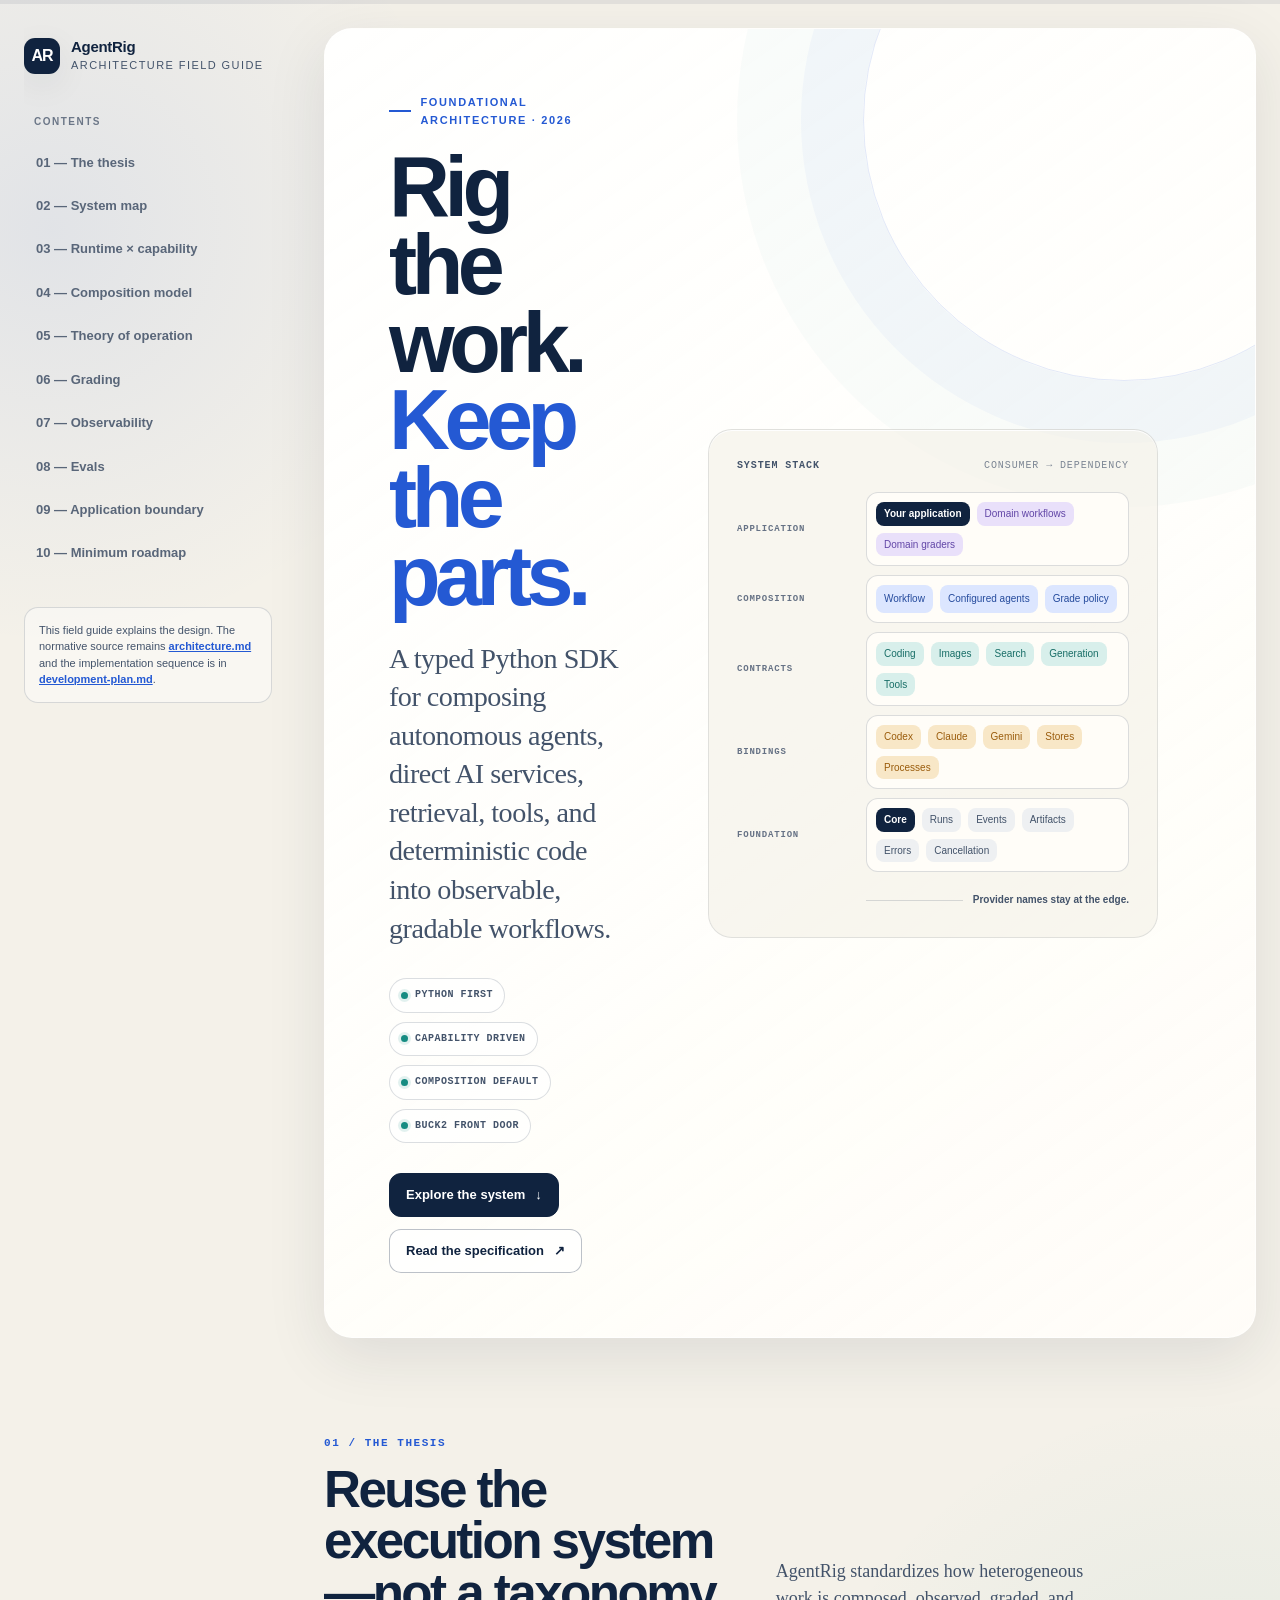
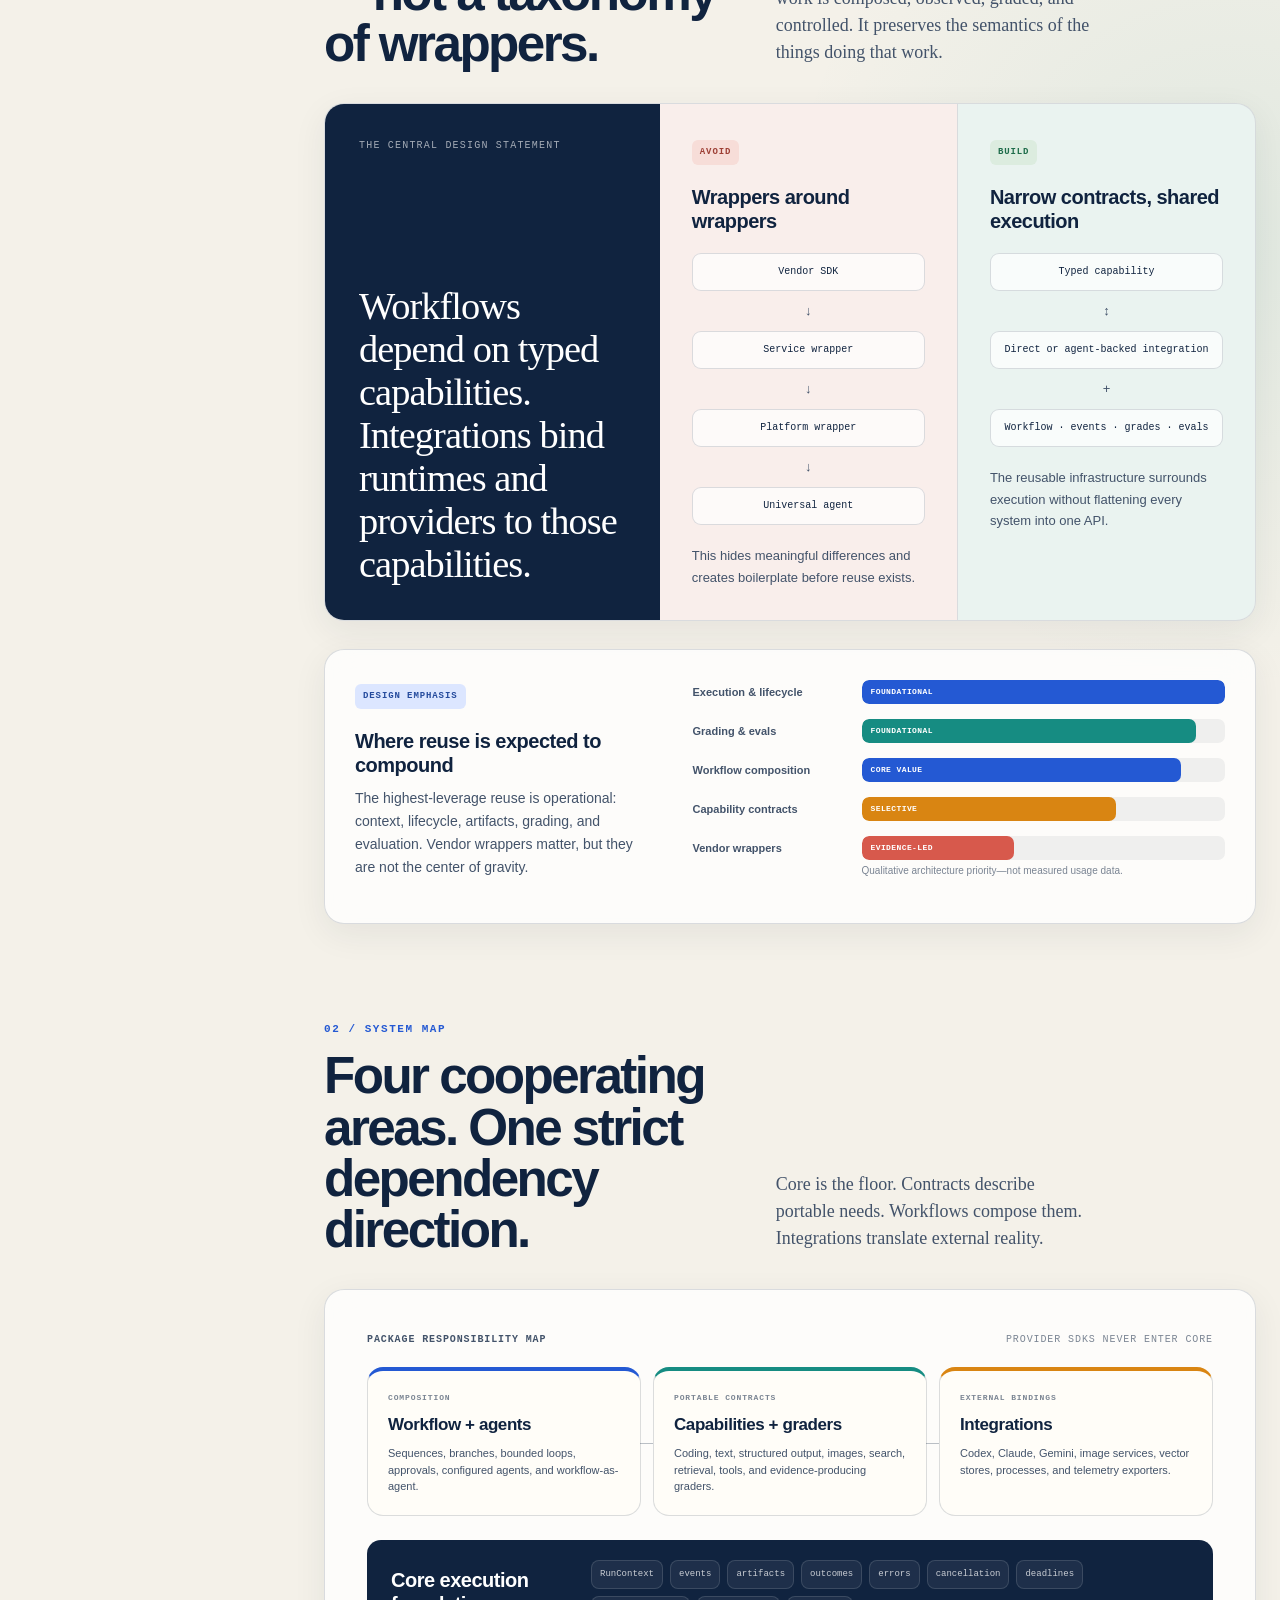
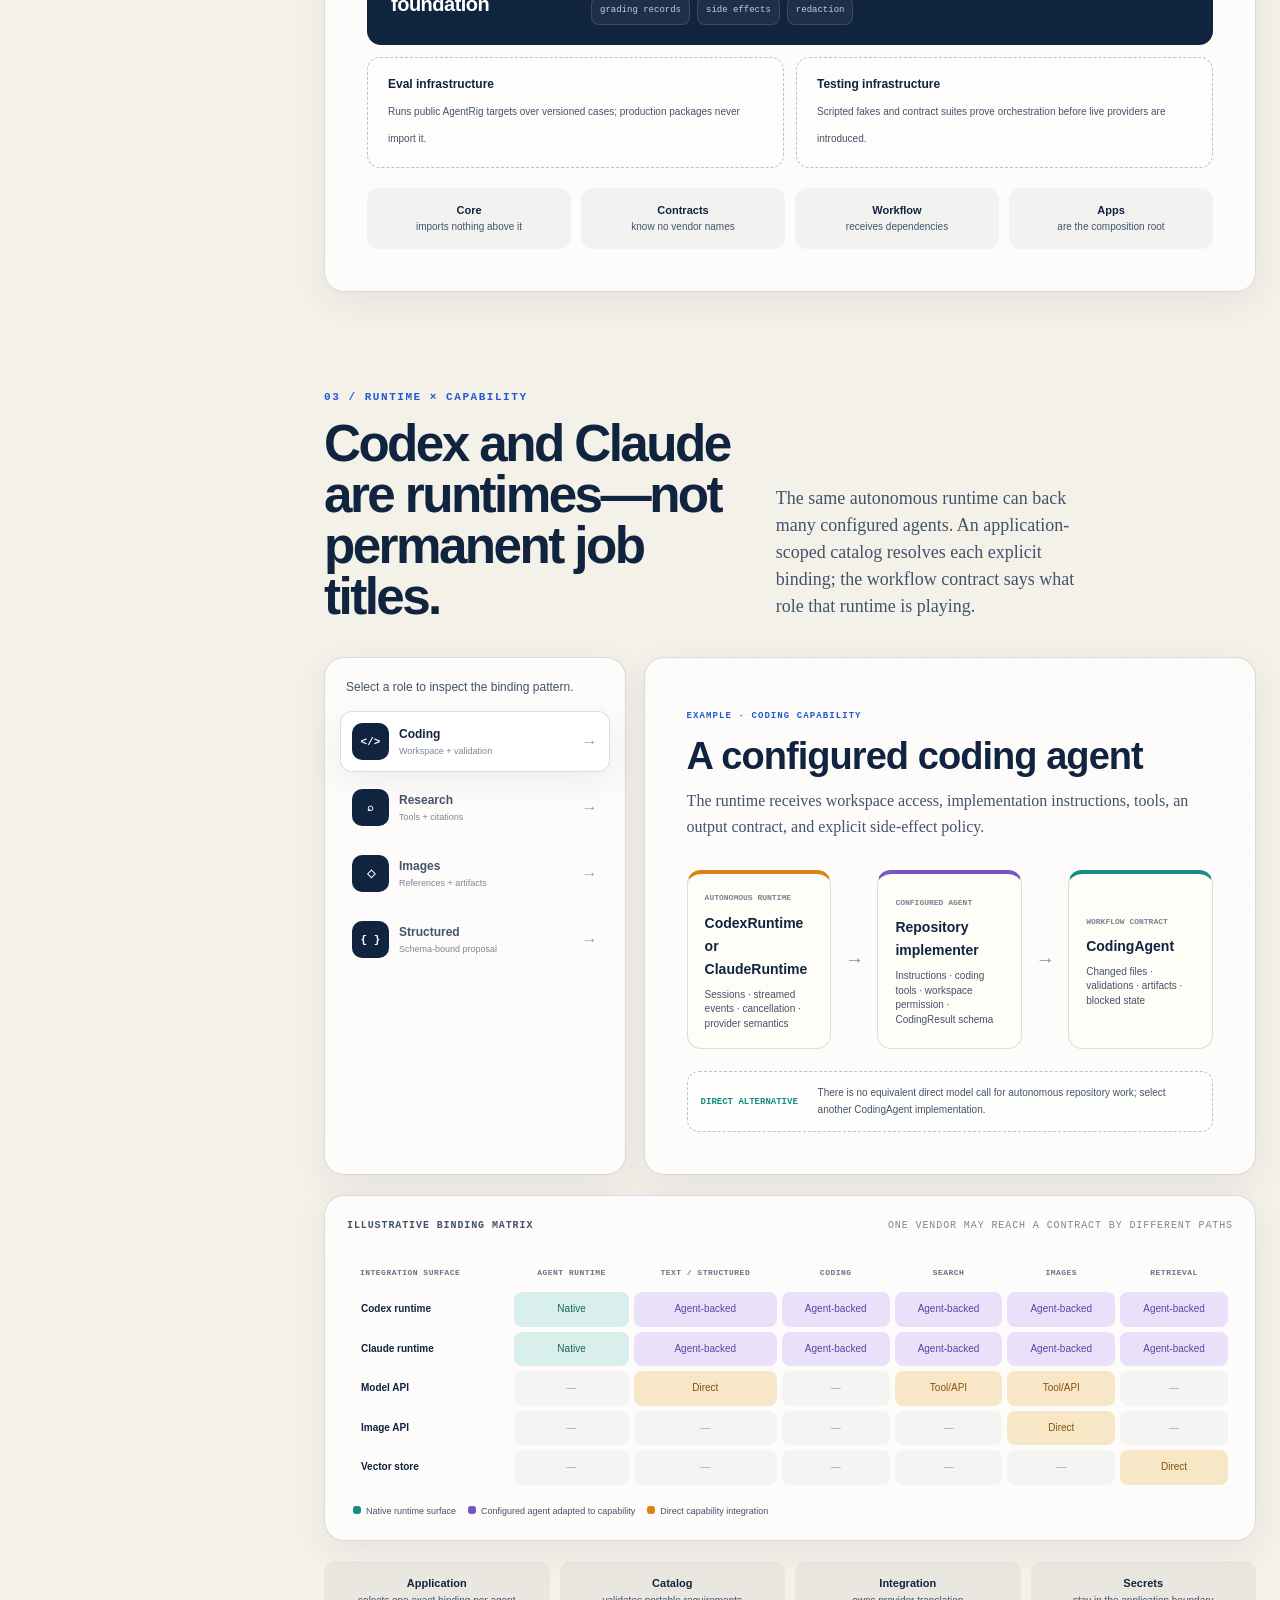
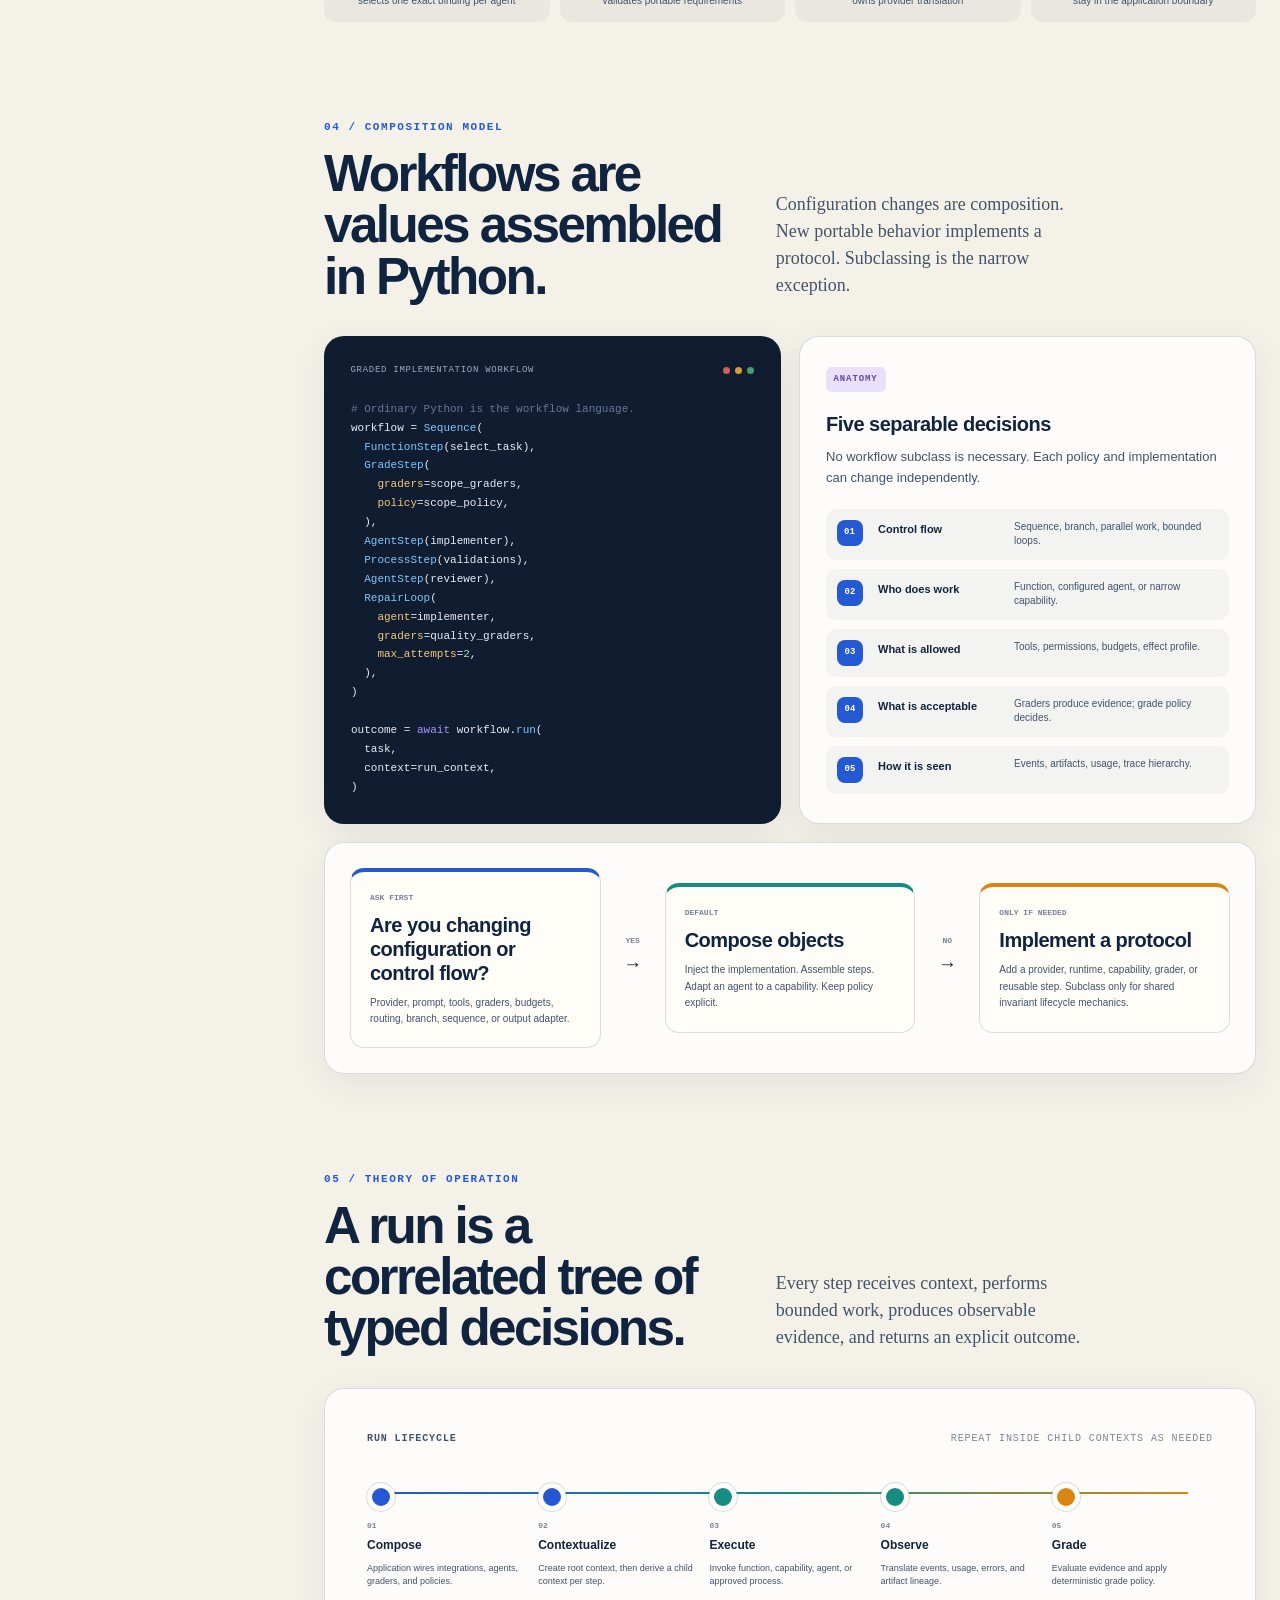
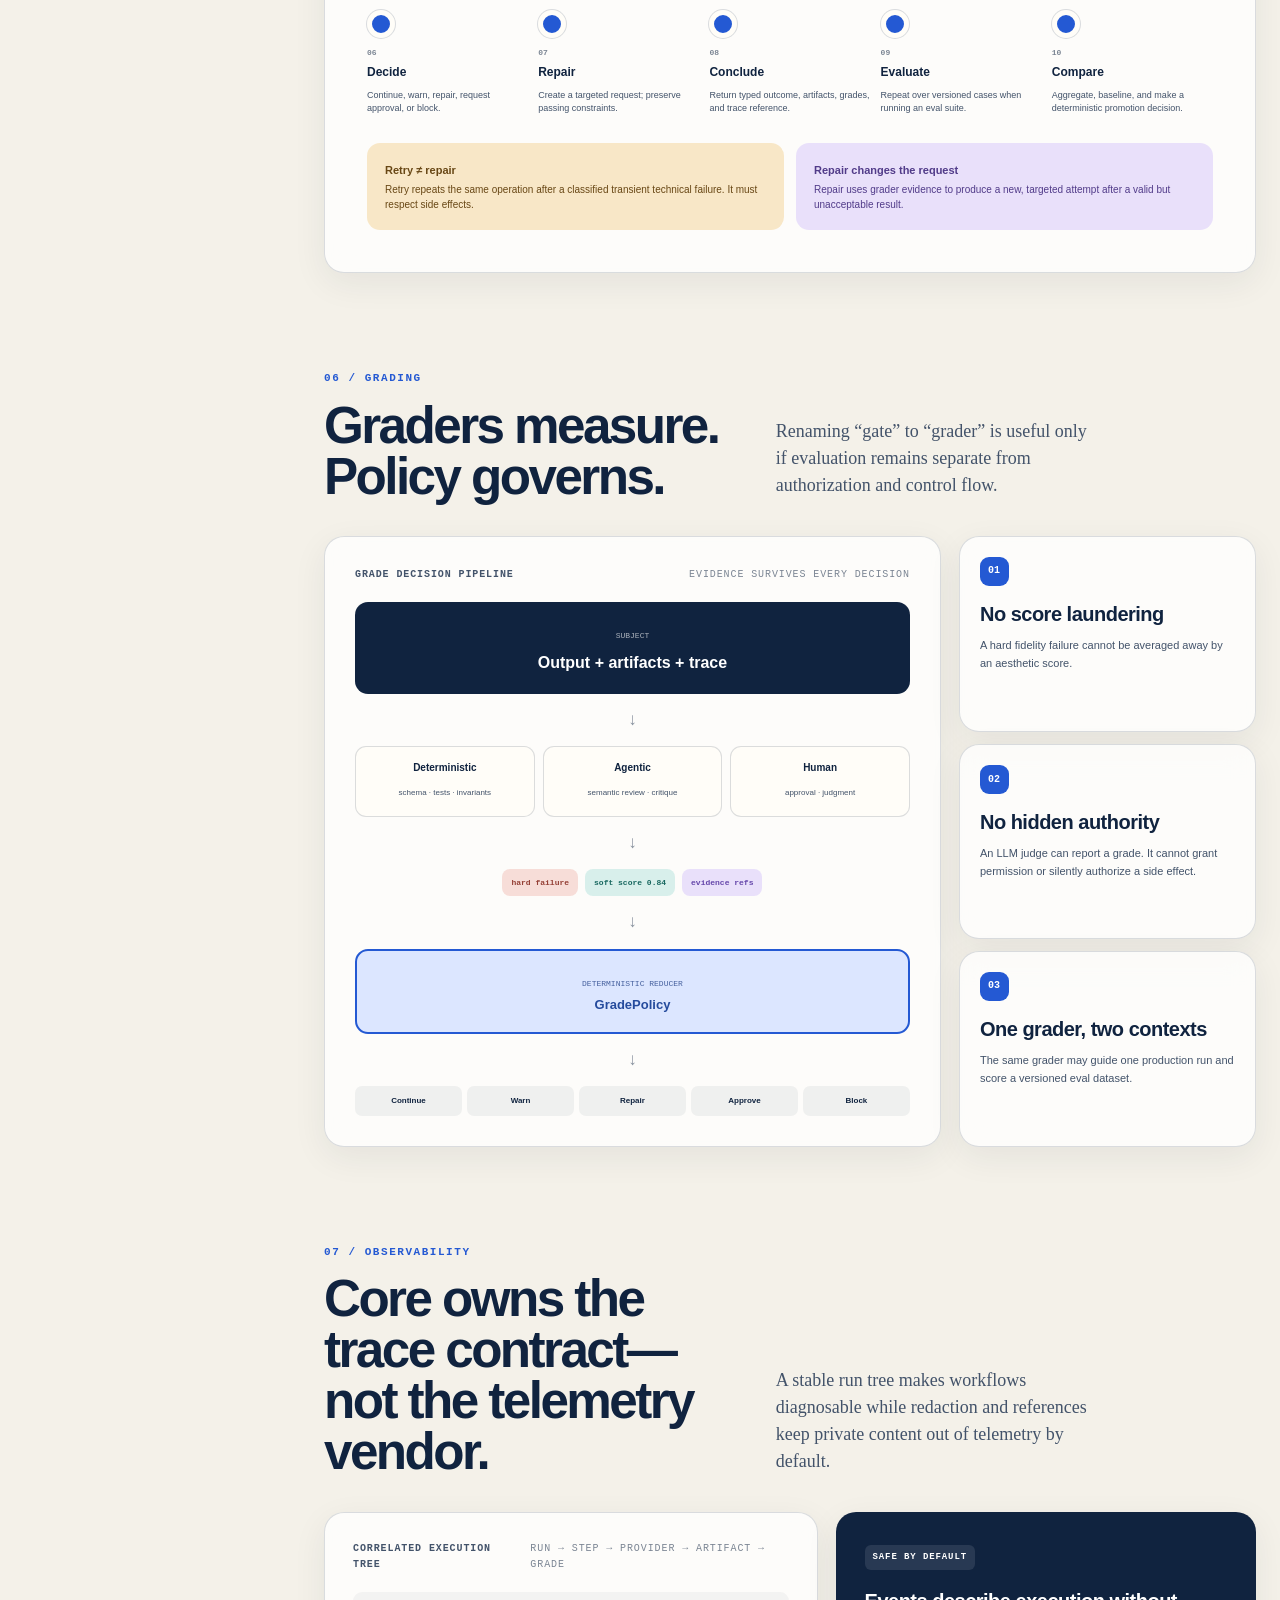
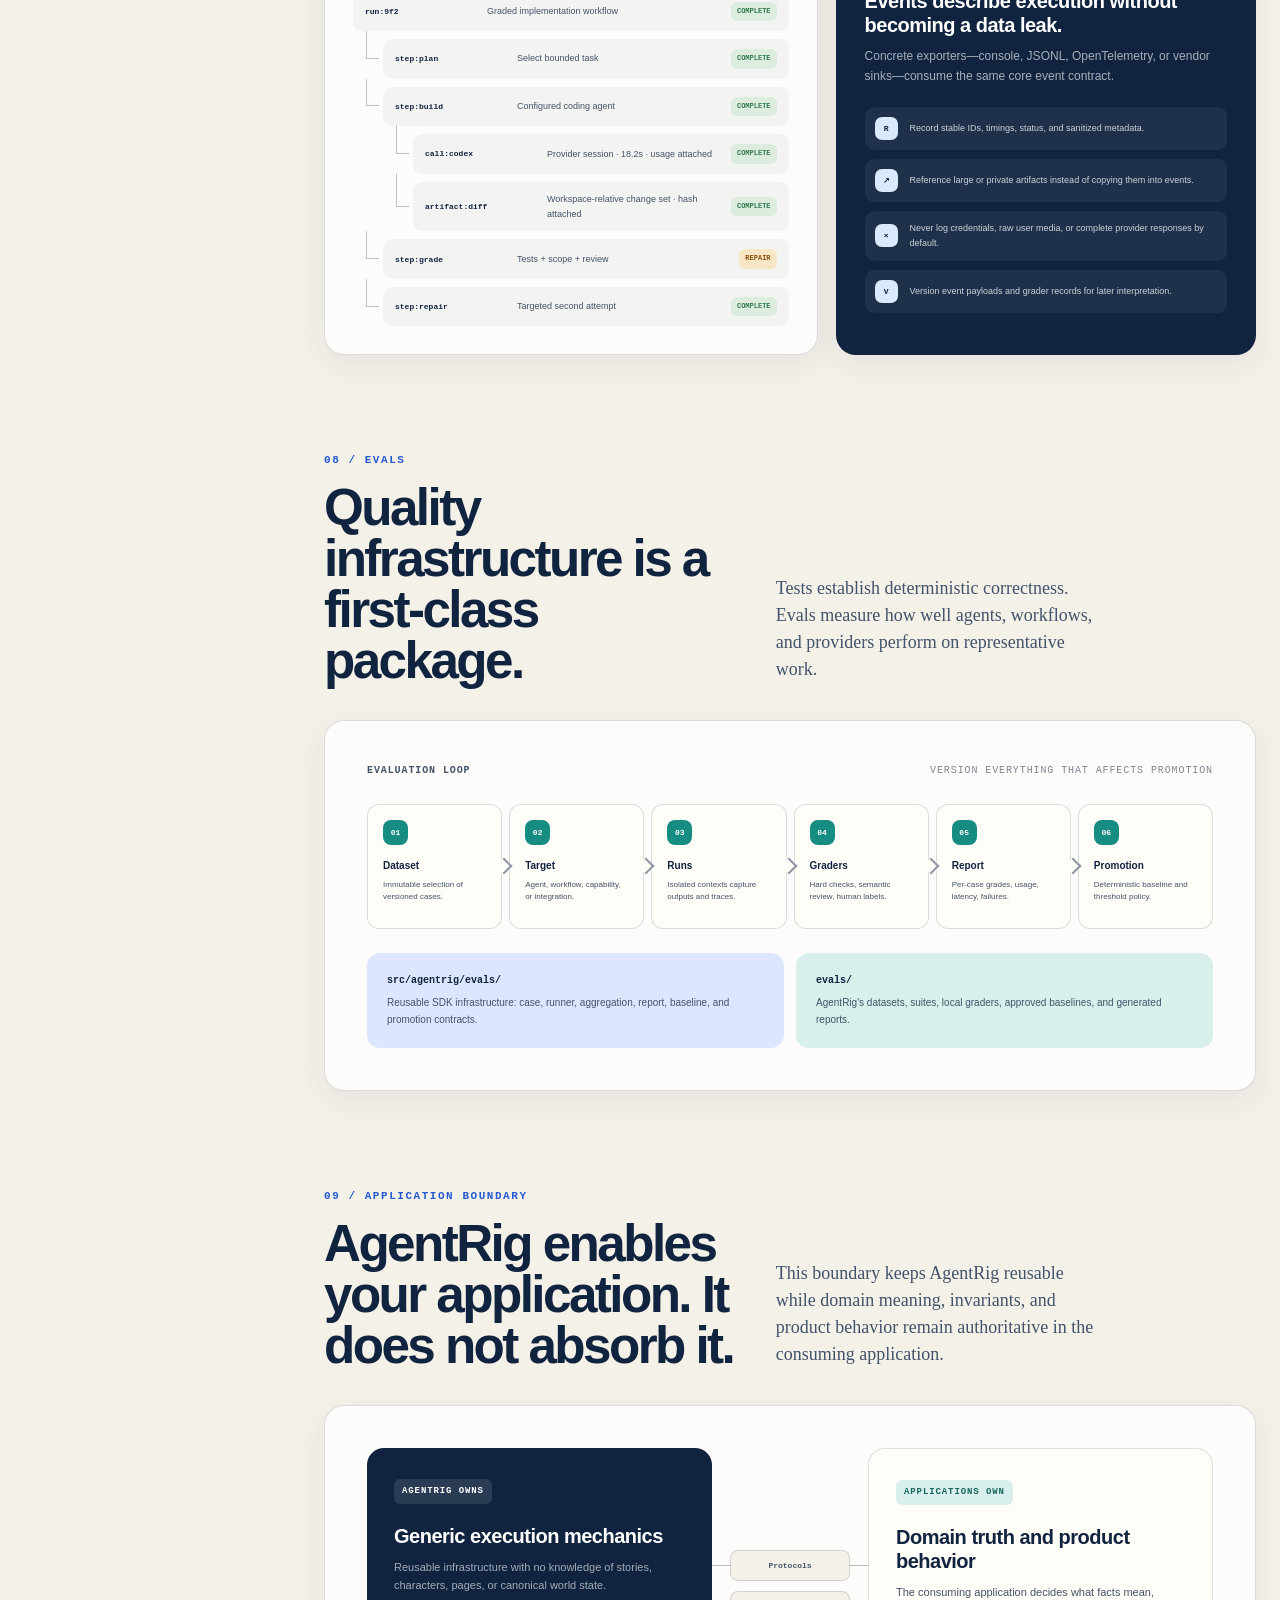
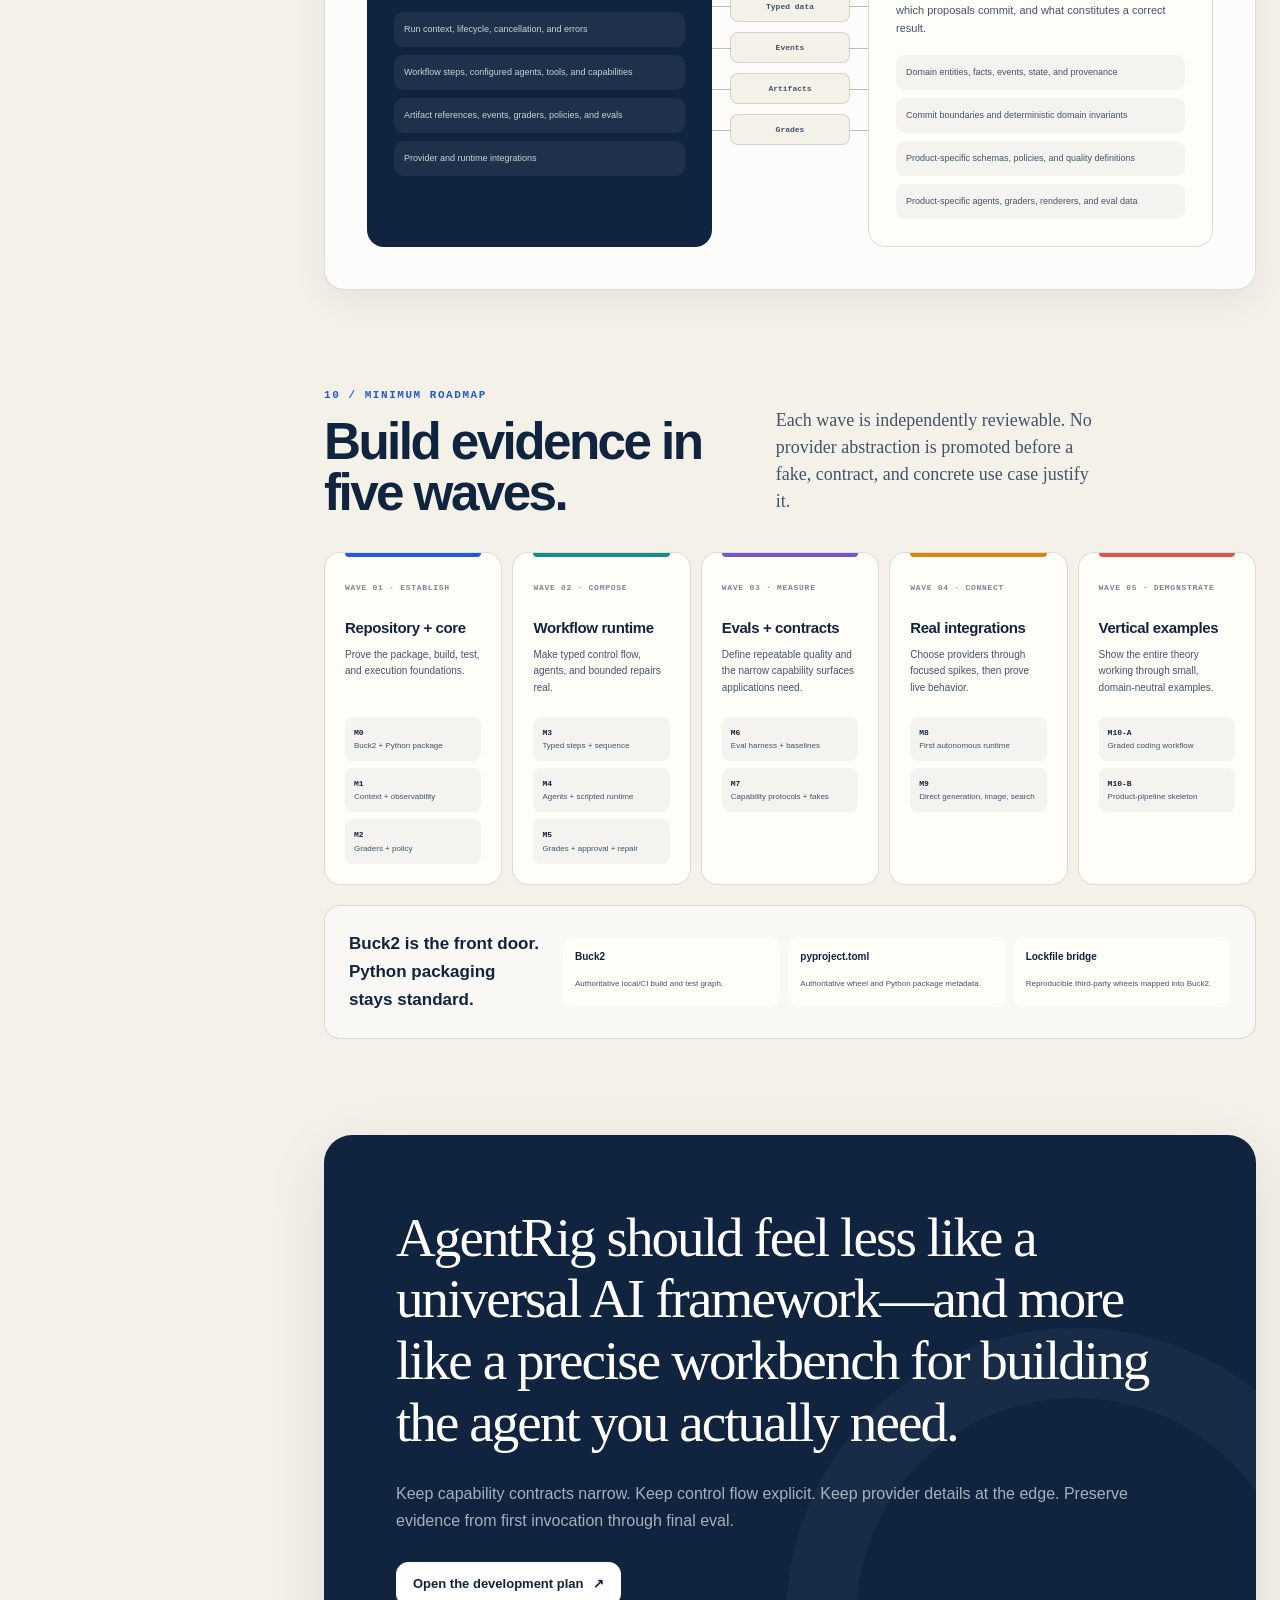
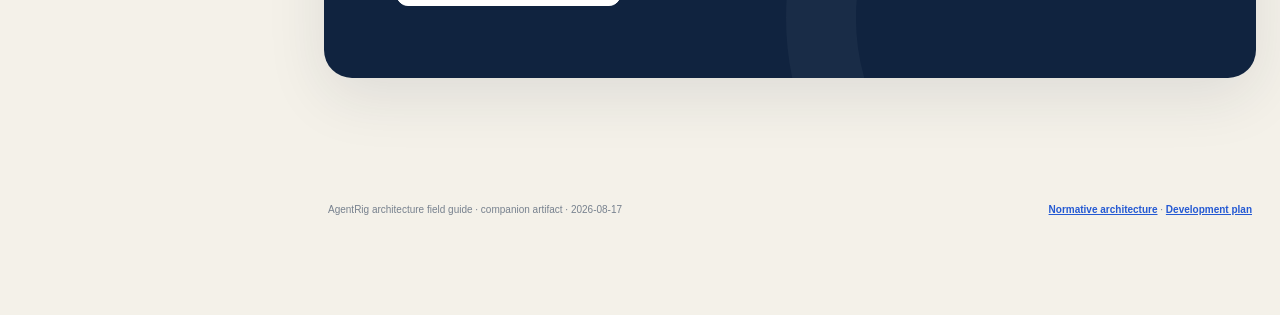
==== commit 986672c6: "docs: define application-scoped provider registration" ====
--- a/docs/architecture.html
+++ b/docs/architecture.html
@@ -1605,8 +1605,9 @@
             <h2>Codex and Claude are runtimes—not permanent job titles.</h2>
           </div>
           <p class="section-intro">
-            The same autonomous runtime can back many configured agents. The contract at
-            the workflow boundary says what role that instance is playing.
+            The same autonomous runtime can back many configured agents. An application-scoped
+            catalog resolves each explicit binding; the workflow contract says what role that
+            runtime is playing.
           </p>
         </header>
 
@@ -1672,6 +1673,13 @@
             </tbody>
           </table>
           <div class="matrix-legend"><span class="l-native">Native runtime surface</span><span class="l-agent">Configured agent adapted to capability</span><span class="l-direct">Direct capability integration</span></div>
+        </div>
+
+        <div class="rule-strip" aria-label="Runtime catalog rules">
+          <div class="rule-chip"><strong>Application</strong> selects one exact binding per agent</div>
+          <div class="rule-chip"><strong>Catalog</strong> validates portable requirements</div>
+          <div class="rule-chip"><strong>Integration</strong> owns provider translation</div>
+          <div class="rule-chip"><strong>Secrets</strong> stay in the application boundary</div>
         </div>
       </section>
 
@@ -2015,7 +2023,7 @@
       </section>
 
       <footer>
-        <span>AgentRig architecture field guide · companion artifact · 2026-08-12</span>
+        <span>AgentRig architecture field guide · companion artifact · 2026-08-17</span>
         <span><a href="architecture.md">Normative architecture</a> · <a href="development-plan.md">Development plan</a></span>
       </footer>
     </main>
